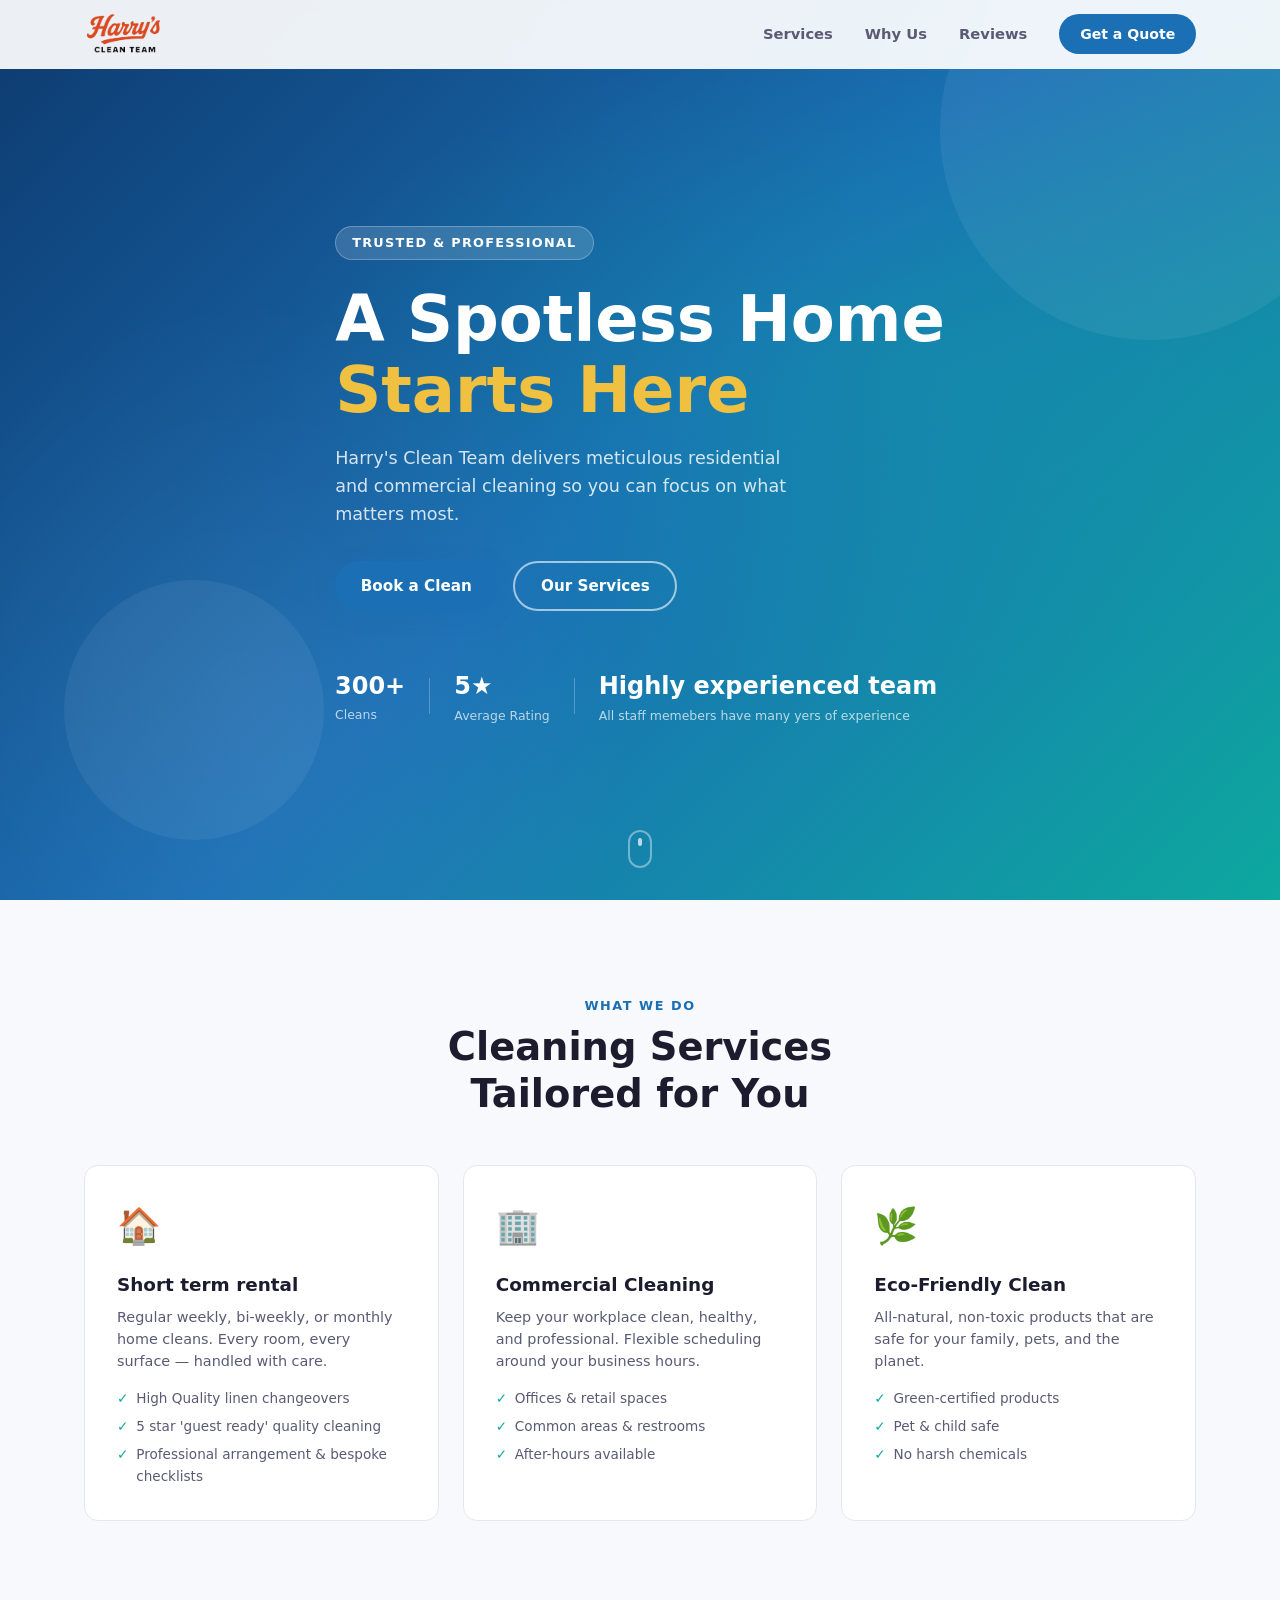
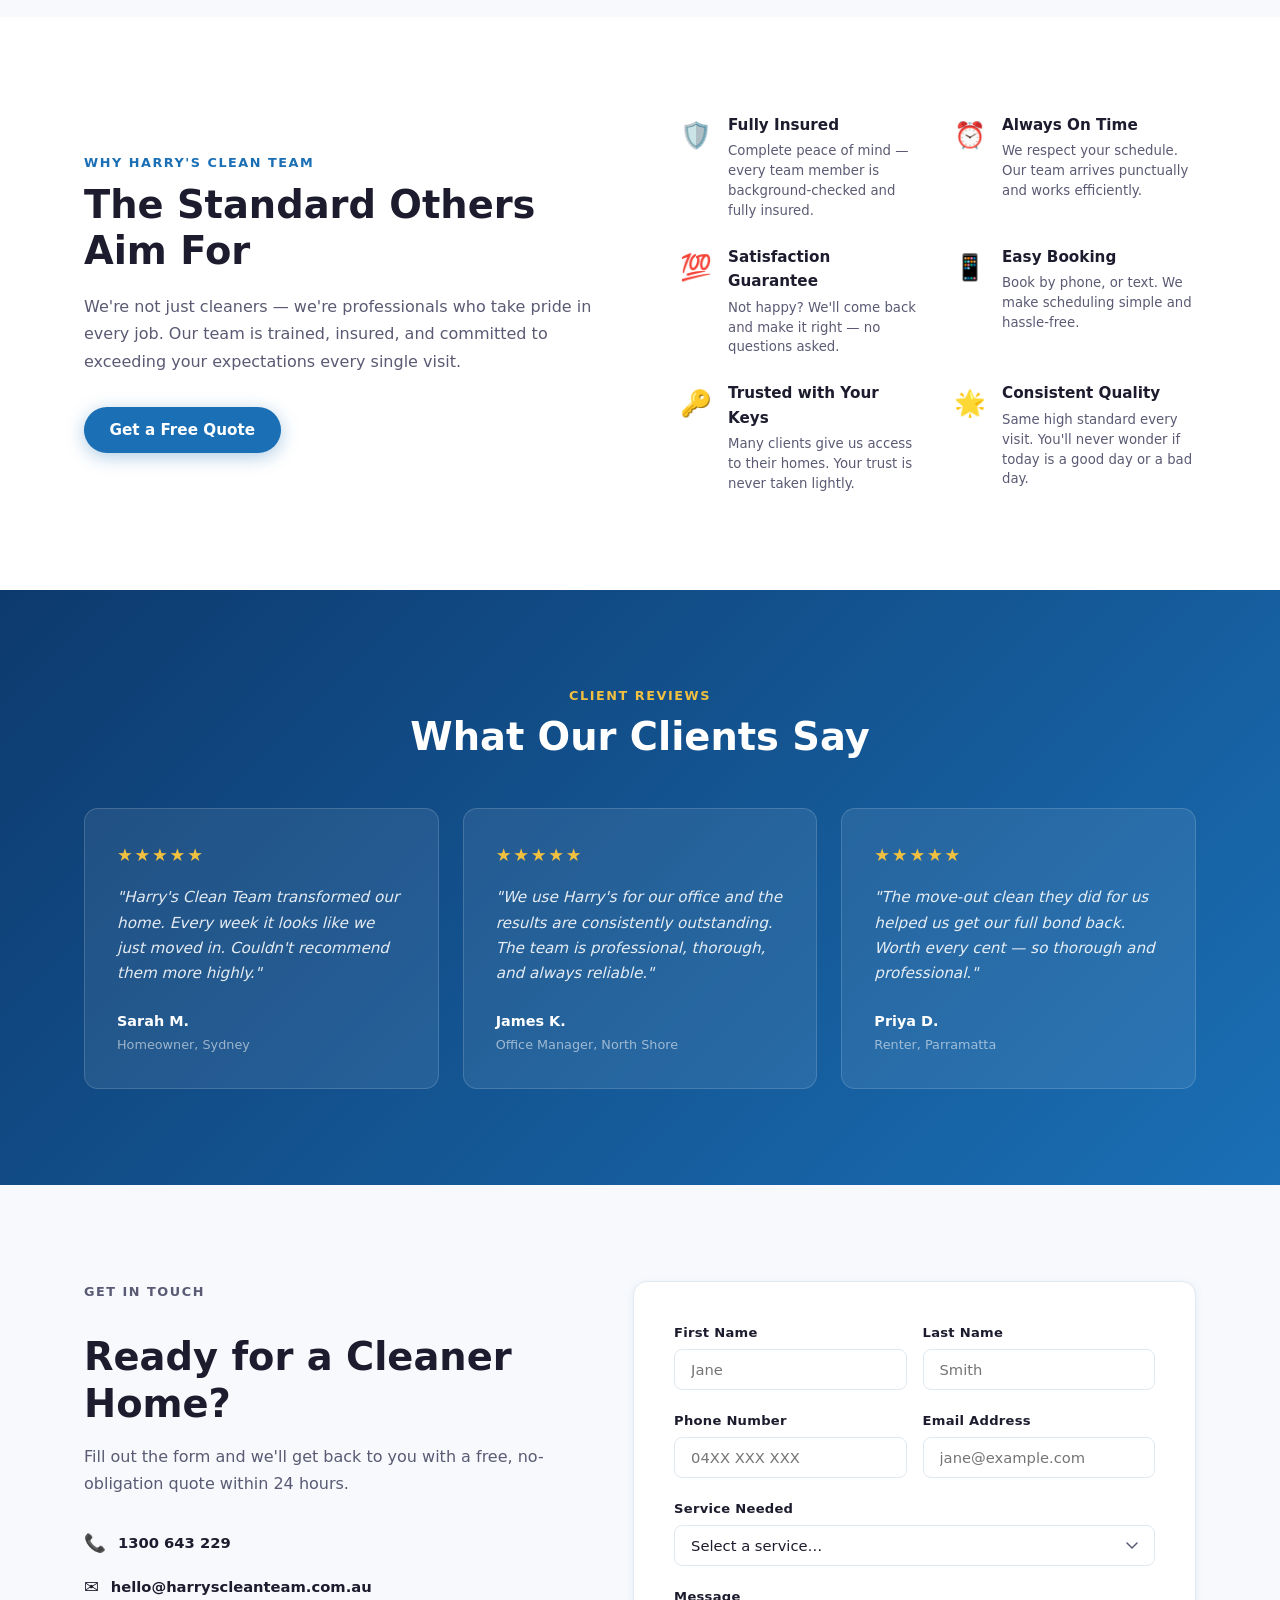
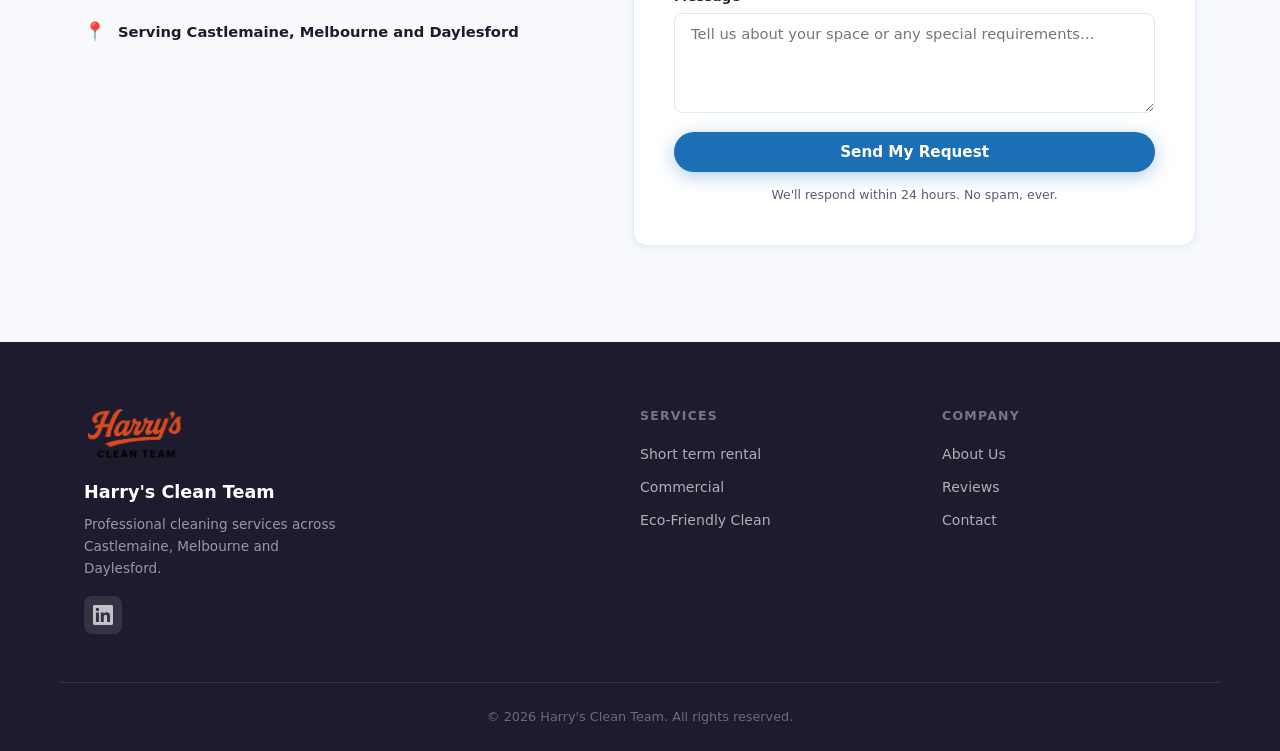
==== HCTwebsite/index.html @ 5f49d51b "Update index.html Change years of experience section" ====
<!DOCTYPE html>
<html lang="en">
<head>
  <meta charset="UTF-8" />
  <meta name="viewport" content="width=device-width, initial-scale=1.0" />
  <title>Harry's Clean Team — Professional Cleaning Services</title>
  <link rel="stylesheet" href="style.css" />
</head>
<body>

  <!-- NAV -->
  <header class="nav" id="nav">
    <div class="nav__inner container">
      <a href="#hero" class="nav__logo">
        <img src="Logo.png" alt="Harry's Clean Team" class="nav__logo-img" />
      </a>
      <nav class="nav__links">
        <a href="#services">Services</a>
        <a href="#why-us">Why Us</a>
        <a href="#testimonials">Reviews</a>
        <a href="#contact" class="btn btn--nav">Get a Quote</a>
      </nav>
      <button class="nav__burger" id="burger" aria-label="Toggle menu">
        <span></span><span></span><span></span>
      </button>
    </div>
    <div class="nav__mobile" id="mobileMenu">
      <a href="#services">Services</a>
      <a href="#why-us">Why Us</a>
      <a href="#testimonials">Reviews</a>
      <a href="#contact">Get a Quote</a>
    </div>
  </header>

  <!-- HERO -->
  <section class="hero" id="hero">
    <div class="hero__bg"></div>
    <div class="hero__content container">
      <p class="hero__eyebrow">Trusted &amp; Professional</p>
      <h1 class="hero__title">A Spotless Home<br><span>Starts Here</span></h1>
      <p class="hero__subtitle">Harry's Clean Team delivers meticulous residential and commercial cleaning so you can focus on what matters most.</p>
      <div class="hero__actions">
        <a href="#contact" class="btn btn--primary">Book a Clean</a>
        <a href="#services" class="btn btn--ghost">Our Services</a>
      </div>
      <div class="hero__stats">
        <div class="hero__stat">
          <strong>300+</strong>
          <span>Cleans</span>
        </div>
        <div class="hero__stat-divider"></div>
        <div class="hero__stat">
          <strong>5★</strong>
          <span>Average Rating</span>
        </div>
        <div class="hero__stat-divider"></div>
        <div class="hero__stat">
          <strong>Highly experienced team</strong>
          <span>All staff memebers have many yers of experience</span></span>
        </div>
      </div>
    </div>
    <div class="hero__scroll-hint" aria-hidden="true">
      <span></span>
    </div>
  </section>

  <!-- SERVICES -->
  <section class="services" id="services">
    <div class="container">
      <div class="section-header">
        <p class="section-eyebrow">What We Do</p>
        <h2 class="section-title">Cleaning Services <br>Tailored for You</h2>
      </div>
      <div class="services__grid">

        <article class="service-card">
          <div class="service-card__icon">🏠</div>
          <h3>Short term rental</h3>
          <p>Regular weekly, bi-weekly, or monthly home cleans. Every room, every surface — handled with care.</p>
          <ul>
            <li>High Quality linen changeovers</li>
            <li>5 star 'guest ready' quality cleaning</li>
            <li>Professional arrangement &amp; bespoke checklists</li>
          </ul>
        </article>

        <article class="service-card">
          <div class="service-card__icon">🏢</div>
          <h3>Commercial Cleaning</h3>
          <p>Keep your workplace clean, healthy, and professional. Flexible scheduling around your business hours.</p>
          <ul>
            <li>Offices &amp; retail spaces</li>
            <li>Common areas &amp; restrooms</li>
            <li>After-hours available</li>
          </ul>
        </article>

        <article class="service-card">
          <div class="service-card__icon">🌿</div>
          <h3>Eco-Friendly Clean</h3>
          <p>All-natural, non-toxic products that are safe for your family, pets, and the planet.</p>
          <ul>
            <li>Green-certified products</li>
            <li>Pet &amp; child safe</li>
            <li>No harsh chemicals</li>
          </ul>
        </article>

      </div>
    </div>
  </section>

  <!-- WHY US -->
  <section class="why-us" id="why-us">
    <div class="container">
      <div class="why-us__inner">
        <div class="why-us__text">
          <p class="section-eyebrow">Why Harry's Clean Team</p>
          <h2 class="section-title">The Standard Others<br>Aim For</h2>
          <p class="why-us__body">We're not just cleaners — we're professionals who take pride in every job. Our team is trained, insured, and committed to exceeding your expectations every single visit.</p>
          <a href="#contact" class="btn btn--primary">Get a Free Quote</a>
        </div>
        <div class="why-us__features">
          <div class="feature">
            <div class="feature__icon">🛡️</div>
            <div>
              <h4>Fully Insured</h4>
              <p>Complete peace of mind — every team member is background-checked and fully insured.</p>
            </div>
          </div>
          <div class="feature">
            <div class="feature__icon">⏰</div>
            <div>
              <h4>Always On Time</h4>
              <p>We respect your schedule. Our team arrives punctually and works efficiently.</p>
            </div>
          </div>
          <div class="feature">
            <div class="feature__icon">💯</div>
            <div>
              <h4>Satisfaction Guarantee</h4>
              <p>Not happy? We'll come back and make it right — no questions asked.</p>
            </div>
          </div>
          <div class="feature">
            <div class="feature__icon">📱</div>
            <div>
              <h4>Easy Booking</h4>
              <p>Book by phone, or text. We make scheduling simple and hassle-free.</p>
            </div>
          </div>
          <div class="feature">
            <div class="feature__icon">🔑</div>
            <div>
              <h4>Trusted with Your Keys</h4>
              <p>Many clients give us access to their homes. Your trust is never taken lightly.</p>
            </div>
          </div>
          <div class="feature">
            <div class="feature__icon">🌟</div>
            <div>
              <h4>Consistent Quality</h4>
              <p>Same high standard every visit. You'll never wonder if today is a good day or a bad day.</p>
            </div>
          </div>
        </div>
      </div>
    </div>
  </section>

  <!-- TESTIMONIALS -->
  <section class="testimonials" id="testimonials">
    <div class="container">
      <div class="section-header">
        <p class="section-eyebrow">Client Reviews</p>
        <h2 class="section-title">What Our Clients Say</h2>
      </div>
      <div class="testimonials__grid">

        <blockquote class="testimonial">
          <div class="testimonial__stars">★★★★★</div>
          <p>"Harry's Clean Team transformed our home. Every week it looks like we just moved in. Couldn't recommend them more highly."</p>
          <footer>
            <strong>Sarah M.</strong>
            <span>Homeowner, Sydney</span>
          </footer>
        </blockquote>

        <blockquote class="testimonial">
          <div class="testimonial__stars">★★★★★</div>
          <p>"We use Harry's for our office and the results are consistently outstanding. The team is professional, thorough, and always reliable."</p>
          <footer>
            <strong>James K.</strong>
            <span>Office Manager, North Shore</span>
          </footer>
        </blockquote>

        <blockquote class="testimonial">
          <div class="testimonial__stars">★★★★★</div>
          <p>"The move-out clean they did for us helped us get our full bond back. Worth every cent — so thorough and professional."</p>
          <footer>
            <strong>Priya D.</strong>
            <span>Renter, Parramatta</span>
          </footer>
        </blockquote>

      </div>
    </div>
  </section>

  <!-- CONTACT / CTA -->
  <section class="contact" id="contact">
    <div class="container">
      <div class="contact__inner">
        <div class="contact__text">
          <p class="section-eyebrow">Get in Touch</p>
          <h2 class="section-title">Ready for a Cleaner Home?</h2>
          <p>Fill out the form and we'll get back to you with a free, no-obligation quote within 24 hours.</p>
          <div class="contact__details">
            <a href="tel:+611300643229" class="contact__detail">
              <span>📞</span> 1300 643 229
            </a>
            <a href="mailto:hello@harryscleanteam.com.au" class="contact__detail">
              <span>✉️</span> hello@harryscleanteam.com.au
            </a>
            <div class="contact__detail">
              <span>📍</span> Serving Castlemaine, Melbourne and Daylesford
            </div>
          </div>
        </div>
        <form class="contact__form" id="contactForm" action="https://service.capsulecrm.com/service/newlead" method="post">
          <input type="hidden" name="FORM_ID" value="YOUR_CAPSULE_FORM_KEY" />
          <input type="hidden" name="COMPLETE_URL" value="https://harryscleanteam.com.au" />
          <input type="hidden" name="NOTE" id="noteField" />
          <div class="form-row">
            <div class="form-group">
              <label for="firstName">First Name</label>
              <input type="text" id="firstName" name="FIRST_NAME" placeholder="Jane" required />
            </div>
            <div class="form-group">
              <label for="lastName">Last Name</label>
              <input type="text" id="lastName" name="LAST_NAME" placeholder="Smith" required />
            </div>
          </div>
          <div class="form-row">
            <div class="form-group">
              <label for="phone">Phone Number</label>
              <input type="tel" id="phone" name="PHONE" placeholder="04XX XXX XXX" />
            </div>
            <div class="form-group">
              <label for="email">Email Address</label>
              <input type="email" id="email" name="EMAIL" placeholder="jane@example.com" required />
            </div>
          </div>
          <div class="form-group">
            <label for="service">Service Needed</label>
            <select id="service" name="service">
              <option value="">Select a service…</option>
              <option>Short term rental</option>
              <option>Commercial Cleaning</option>
              <option>Eco-Friendly Clean</option>
            </select>
          </div>
          <div class="form-group">
            <label for="message">Message</label>
            <textarea id="message" name="message" rows="4" placeholder="Tell us about your space or any special requirements…"></textarea>
          </div>
          <button type="submit" class="btn btn--primary btn--full">Send My Request</button>
          <p class="form-note">We'll respond within 24 hours. No spam, ever.</p>
        </form>
      </div>
    </div>
  </section>

  <!-- FOOTER -->
  <footer class="footer">
    <div class="container footer__inner">
      <div class="footer__brand">
        <img src="Logo.png" alt="Harry's Clean Team" class="footer__logo-img" />
        <strong>Harry's Clean Team</strong>
        <p>Professional cleaning services across Castlemaine, Melbourne and Daylesford.</p>
        <div class="footer__social">
          <a href="https://www.linkedin.com/company/harrys-clean-team/" target="_blank" rel="noopener noreferrer" class="footer__social-link" aria-label="Harry's Clean Team on LinkedIn">
            <svg xmlns="http://www.w3.org/2000/svg" width="20" height="20" viewBox="0 0 24 24" fill="currentColor" aria-hidden="true">
              <path d="M20.447 20.452h-3.554v-5.569c0-1.328-.027-3.037-1.852-3.037-1.853 0-2.136 1.445-2.136 2.939v5.667H9.351V9h3.414v1.561h.046c.477-.9 1.637-1.85 3.37-1.85 3.601 0 4.267 2.37 4.267 5.455v6.286zM5.337 7.433a2.062 2.062 0 0 1-2.063-2.065 2.064 2.064 0 1 1 2.063 2.065zm1.782 13.019H3.555V9h3.564v11.452zM22.225 0H1.771C.792 0 0 .774 0 1.729v20.542C0 23.227.792 24 1.771 24h20.451C23.2 24 24 23.227 24 22.271V1.729C24 .774 23.2 0 22.222 0h.003z"/>
            </svg>
          </a>
        </div>
      </div>
      <div class="footer__links">
        <h5>Services</h5>
        <a href="#services">Short term rental</a>
        <a href="#services">Commercial</a>
        <a href="#services">Eco-Friendly Clean</a>
      </div>
      <div class="footer__links">
        <h5>Company</h5>
        <a href="#why-us">About Us</a>
        <a href="#testimonials">Reviews</a>
        <a href="#contact">Contact</a>
      </div>
    </div>
    <div class="footer__bottom container">
      <p>&copy; 2026 Harry's Clean Team. All rights reserved.</p>
    </div>
  </footer>

  <script src="script.js"></script>
</body>
</html>
---- HCTwebsite/style.css ----
/* ============================================================
   HARRY'S CLEAN TEAM — Brochure Website Styles
   ============================================================ */

/* ---------- Custom Properties ---------- */
:root {
  --blue:       #1a6fb5;
  --blue-dark:  #144f85;
  --blue-light: #e8f2fc;
  --teal:       #0da89e;
  --accent:     #f0c040;
  --text:       #1c1c2e;
  --muted:      #5a5a74;
  --surface:    #f7f9fc;
  --white:      #ffffff;
  --border:     #e0e8f0;
  --radius:     14px;
  --radius-sm:  8px;
  --shadow-sm:  0 2px 8px rgba(26,111,181,.08);
  --shadow-md:  0 8px 32px rgba(26,111,181,.13);
  --shadow-lg:  0 20px 60px rgba(26,111,181,.18);
  --transition: .25s cubic-bezier(.4,0,.2,1);
  --font:       'Segoe UI', system-ui, -apple-system, sans-serif;
  --container:  1160px;
}

/* ---------- Reset ---------- */
*, *::before, *::after { box-sizing: border-box; margin: 0; padding: 0; }

html {
  scroll-behavior: smooth;
  font-size: 16px;
}

body {
  font-family: var(--font);
  color: var(--text);
  background: var(--white);
  line-height: 1.6;
  overflow-x: hidden;
}

img { max-width: 100%; display: block; }
a  { text-decoration: none; color: inherit; }
ul { list-style: none; }
button { cursor: pointer; font-family: inherit; border: none; background: none; }

/* ---------- Utility ---------- */
.container {
  max-width: var(--container);
  margin: 0 auto;
  padding: 0 24px;
}

.section-eyebrow {
  font-size: .8rem;
  font-weight: 700;
  letter-spacing: .12em;
  text-transform: uppercase;
  color: var(--blue);
  margin-bottom: .5rem;
}

.section-header {
  text-align: center;
  margin-bottom: 3rem;
}

.section-title {
  font-size: clamp(1.8rem, 3vw, 2.6rem);
  font-weight: 800;
  line-height: 1.2;
  color: var(--text);
}

/* ---------- Buttons ---------- */
.btn {
  display: inline-flex;
  align-items: center;
  gap: .5rem;
  padding: .7rem 1.6rem;
  border-radius: 50px;
  font-weight: 700;
  font-size: .95rem;
  transition: transform var(--transition), box-shadow var(--transition), background var(--transition);
}

.btn:hover  { transform: translateY(-2px); }
.btn:active { transform: translateY(0); }

.btn--primary {
  background: var(--blue);
  color: var(--white);
  box-shadow: 0 4px 18px rgba(26,111,181,.35);
}
.btn--primary:hover { background: var(--blue-dark); box-shadow: 0 6px 24px rgba(26,111,181,.45); }

.btn--ghost {
  background: transparent;
  color: var(--white);
  border: 2px solid rgba(255,255,255,.6);
}
.btn--ghost:hover { background: rgba(255,255,255,.12); border-color: var(--white); }

.btn--nav {
  background: var(--blue);
  color: var(--white);
  padding: .55rem 1.3rem;
  font-size: .88rem;
}
.btn--nav:hover { background: var(--blue-dark); }

.btn--full { width: 100%; justify-content: center; }


/* ============================================================
   NAVIGATION
   ============================================================ */
.nav {
  position: fixed;
  top: 0; left: 0; right: 0;
  z-index: 100;
  background: rgba(255,255,255,.92);
  backdrop-filter: blur(12px);
  -webkit-backdrop-filter: blur(12px);
  border-bottom: 1px solid transparent;
  transition: border-color var(--transition), box-shadow var(--transition);
}

.nav.scrolled {
  border-color: var(--border);
  box-shadow: var(--shadow-sm);
}

.nav__inner {
  display: flex;
  align-items: center;
  justify-content: space-between;
  height: 68px;
}

.nav__logo {
  font-size: 1.1rem;
  font-weight: 800;
  color: var(--blue);
  display: flex;
  align-items: center;
  gap: .5rem;
}

.nav__logo-icon {
  color: var(--teal);
  font-size: 1.2rem;
}

.nav__logo-img {
  height: 44px;
  width: auto;
  display: block;
}

.footer__logo-img {
  height: 56px;
  width: auto;
  display: block;
  margin-bottom: .5rem;
  align-self: flex-start;
}

.nav__links {
  display: flex;
  align-items: center;
  gap: 2rem;
}

.nav__links a:not(.btn) {
  font-size: .92rem;
  font-weight: 600;
  color: var(--muted);
  transition: color var(--transition);
}
.nav__links a:not(.btn):hover { color: var(--blue); }

.nav__burger {
  display: none;
  flex-direction: column;
  gap: 5px;
  padding: 4px;
}
.nav__burger span {
  display: block;
  width: 24px; height: 2px;
  background: var(--text);
  border-radius: 2px;
  transition: transform var(--transition), opacity var(--transition);
}

/* Mobile nav */
.nav__mobile {
  display: none;
  flex-direction: column;
  padding: 1rem 24px 1.5rem;
  gap: 1rem;
  background: var(--white);
  border-top: 1px solid var(--border);
}
.nav__mobile a {
  font-weight: 600;
  color: var(--muted);
  font-size: 1rem;
}
.nav__mobile a:last-child {
  color: var(--blue);
  font-weight: 700;
}

.nav__mobile.open { display: flex; }


/* ============================================================
   HERO
   ============================================================ */
.hero {
  position: relative;
  min-height: 100svh;
  display: flex;
  align-items: center;
  padding-top: 68px;
  overflow: hidden;
  background: linear-gradient(135deg, #0d3a6e 0%, #1a6fb5 50%, #0da89e 100%);
}

.hero__bg {
  position: absolute;
  inset: 0;
  background:
    radial-gradient(ellipse 80% 60% at 70% 40%, rgba(13,168,158,.3) 0%, transparent 60%),
    radial-gradient(ellipse 50% 80% at 20% 80%, rgba(255,255,255,.05) 0%, transparent 60%);
  pointer-events: none;
}

/* Animated bubbles */
.hero__bg::before,
.hero__bg::after {
  content: '';
  position: absolute;
  border-radius: 50%;
  background: rgba(255,255,255,.06);
  animation: float 8s ease-in-out infinite;
}
.hero__bg::before {
  width: 420px; height: 420px;
  top: -80px; right: -80px;
}
.hero__bg::after {
  width: 260px; height: 260px;
  bottom: 60px; left: 5%;
  animation-delay: -4s;
  animation-duration: 11s;
}

@keyframes float {
  0%, 100% { transform: translateY(0) scale(1); }
  50%       { transform: translateY(-28px) scale(1.04); }
}

.hero__content {
  position: relative;
  z-index: 1;
  padding: 5rem 0 6rem;
  max-width: 680px;
}

.hero__eyebrow {
  display: inline-flex;
  align-items: center;
  gap: .5rem;
  background: rgba(255,255,255,.15);
  color: var(--white);
  font-size: .8rem;
  font-weight: 700;
  letter-spacing: .1em;
  text-transform: uppercase;
  padding: .35rem 1rem;
  border-radius: 50px;
  margin-bottom: 1.5rem;
  border: 1px solid rgba(255,255,255,.25);
  animation: fadeUp .7s both;
}

.hero__title {
  font-size: clamp(2.4rem, 5.5vw, 4rem);
  font-weight: 900;
  line-height: 1.1;
  color: var(--white);
  margin-bottom: 1.2rem;
  animation: fadeUp .7s .1s both;
}

.hero__title span {
  color: var(--accent);
}

.hero__subtitle {
  font-size: 1.1rem;
  color: rgba(255,255,255,.82);
  max-width: 480px;
  margin-bottom: 2rem;
  animation: fadeUp .7s .2s both;
}

.hero__actions {
  display: flex;
  flex-wrap: wrap;
  gap: 1rem;
  margin-bottom: 3.5rem;
  animation: fadeUp .7s .3s both;
}

.hero__stats {
  display: flex;
  align-items: center;
  gap: 1.5rem;
  animation: fadeUp .7s .4s both;
}

.hero__stat {
  display: flex;
  flex-direction: column;
}
.hero__stat strong {
  font-size: 1.5rem;
  font-weight: 900;
  color: var(--white);
}
.hero__stat span {
  font-size: .78rem;
  color: rgba(255,255,255,.7);
  font-weight: 500;
}

.hero__stat-divider {
  width: 1px;
  height: 36px;
  background: rgba(255,255,255,.25);
}

.hero__scroll-hint {
  position: absolute;
  bottom: 2rem;
  left: 50%;
  transform: translateX(-50%);
}
.hero__scroll-hint span {
  display: block;
  width: 24px; height: 38px;
  border: 2px solid rgba(255,255,255,.4);
  border-radius: 12px;
  position: relative;
}
.hero__scroll-hint span::after {
  content: '';
  position: absolute;
  top: 6px; left: 50%;
  transform: translateX(-50%);
  width: 4px; height: 8px;
  background: rgba(255,255,255,.7);
  border-radius: 2px;
  animation: scroll-dot 2s ease-in-out infinite;
}

@keyframes scroll-dot {
  0%, 100% { opacity: 1; top: 6px; }
  50%       { opacity: 0; top: 18px; }
}

@keyframes fadeUp {
  from { opacity: 0; transform: translateY(24px); }
  to   { opacity: 1; transform: translateY(0); }
}


/* ============================================================
   SERVICES
   ============================================================ */
.services {
  padding: 6rem 0;
  background: var(--surface);
}

.services__grid {
  display: grid;
  grid-template-columns: repeat(3, 1fr);
  gap: 1.5rem;
}

.service-card {
  background: var(--white);
  border: 1px solid var(--border);
  border-radius: var(--radius);
  padding: 2rem;
  position: relative;
  transition: transform var(--transition), box-shadow var(--transition), border-color var(--transition);
  overflow: hidden;
}

.service-card::before {
  content: '';
  position: absolute;
  inset: 0;
  background: linear-gradient(135deg, var(--blue) 0%, var(--teal) 100%);
  opacity: 0;
  transition: opacity var(--transition);
  z-index: 0;
}

.service-card > * { position: relative; z-index: 1; }

.service-card:hover {
  transform: translateY(-6px);
  box-shadow: var(--shadow-md);
  border-color: var(--blue);
}

.service-card--featured {
  border-color: var(--blue);
  box-shadow: var(--shadow-md);
}

.service-card__badge {
  position: absolute;
  top: 1rem; right: 1rem;
  background: var(--blue);
  color: var(--white);
  font-size: .7rem;
  font-weight: 800;
  letter-spacing: .05em;
  text-transform: uppercase;
  padding: .25rem .65rem;
  border-radius: 50px;
  z-index: 1;
}

.service-card__icon {
  font-size: 2.2rem;
  margin-bottom: 1rem;
}

.service-card h3 {
  font-size: 1.15rem;
  font-weight: 800;
  margin-bottom: .5rem;
  color: var(--text);
}

.service-card p {
  font-size: .9rem;
  color: var(--muted);
  margin-bottom: 1rem;
  line-height: 1.5;
}

.service-card ul {
  display: flex;
  flex-direction: column;
  gap: .4rem;
}

.service-card ul li {
  font-size: .85rem;
  color: var(--muted);
  padding-left: 1.2rem;
  position: relative;
}

.service-card ul li::before {
  content: '✓';
  position: absolute;
  left: 0;
  color: var(--teal);
  font-weight: 700;
}


/* ============================================================
   WHY US
   ============================================================ */
.why-us {
  padding: 6rem 0;
  background: var(--white);
}

.why-us__inner {
  display: grid;
  grid-template-columns: 1fr 1fr;
  gap: 5rem;
  align-items: center;
}

.why-us__text .section-title { margin-bottom: 1.2rem; }

.why-us__body {
  color: var(--muted);
  margin-bottom: 2rem;
  font-size: 1rem;
  line-height: 1.7;
}

.why-us__features {
  display: grid;
  grid-template-columns: 1fr 1fr;
  gap: 1.5rem 2rem;
}

.feature {
  display: flex;
  gap: 1rem;
  align-items: flex-start;
}

.feature__icon {
  font-size: 1.6rem;
  flex-shrink: 0;
  margin-top: .1rem;
}

.feature h4 {
  font-size: .95rem;
  font-weight: 800;
  margin-bottom: .25rem;
  color: var(--text);
}

.feature p {
  font-size: .83rem;
  color: var(--muted);
  line-height: 1.5;
}


/* ============================================================
   TESTIMONIALS
   ============================================================ */
.testimonials {
  padding: 6rem 0;
  background: linear-gradient(135deg, #0d3a6e 0%, #1a6fb5 100%);
}

.testimonials .section-eyebrow { color: var(--accent); }
.testimonials .section-title   { color: var(--white); }

.testimonials__grid {
  display: grid;
  grid-template-columns: repeat(3, 1fr);
  gap: 1.5rem;
}

.testimonial {
  background: rgba(255,255,255,.08);
  border: 1px solid rgba(255,255,255,.15);
  border-radius: var(--radius);
  padding: 2rem;
  transition: transform var(--transition), background var(--transition);
}

.testimonial:hover {
  transform: translateY(-4px);
  background: rgba(255,255,255,.13);
}

.testimonial--featured {
  background: var(--white);
  border-color: var(--white);
}

.testimonial--featured p,
.testimonial--featured footer strong { color: var(--text); }
.testimonial--featured footer span   { color: var(--muted); }

.testimonial__stars {
  font-size: 1.1rem;
  color: var(--accent);
  margin-bottom: 1rem;
  letter-spacing: .1em;
}

.testimonial p {
  color: rgba(255,255,255,.88);
  font-size: .95rem;
  line-height: 1.65;
  margin-bottom: 1.5rem;
  font-style: italic;
}

.testimonial footer {
  display: flex;
  flex-direction: column;
  gap: .15rem;
}

.testimonial footer strong {
  font-size: .9rem;
  font-weight: 800;
  color: var(--white);
}

.testimonial footer span {
  font-size: .8rem;
  color: rgba(255,255,255,.55);
}


/* ============================================================
   CONTACT
   ============================================================ */
.contact {
  padding: 6rem 0;
  background: var(--surface);
}

.contact__inner {
  display: grid;
  grid-template-columns: 1fr 1.2fr;
  gap: 5rem;
  align-items: flex-start;
}

.contact__text .section-title { margin-bottom: 1rem; }

.contact__text > p {
  color: var(--muted);
  margin-bottom: 2rem;
  line-height: 1.7;
}

.contact__details {
  display: flex;
  flex-direction: column;
  gap: 1rem;
}

.contact__detail {
  display: flex;
  align-items: center;
  gap: .75rem;
  font-size: .92rem;
  color: var(--text);
  font-weight: 600;
  transition: color var(--transition);
}
.contact__detail:hover { color: var(--blue); }
.contact__detail span { font-size: 1.1rem; }

.contact__form {
  background: var(--white);
  border: 1px solid var(--border);
  border-radius: var(--radius);
  padding: 2.5rem;
  box-shadow: var(--shadow-sm);
}

.form-row {
  display: grid;
  grid-template-columns: 1fr 1fr;
  gap: 1rem;
}

.form-group {
  display: flex;
  flex-direction: column;
  gap: .4rem;
  margin-bottom: 1.2rem;
}

.form-group label {
  font-size: .82rem;
  font-weight: 700;
  color: var(--text);
  letter-spacing: .02em;
}

.form-group input,
.form-group select,
.form-group textarea {
  padding: .7rem 1rem;
  border: 1.5px solid var(--border);
  border-radius: var(--radius-sm);
  font-size: .92rem;
  font-family: var(--font);
  color: var(--text);
  background: var(--white);
  transition: border-color var(--transition), box-shadow var(--transition);
  outline: none;
  appearance: none;
  -webkit-appearance: none;
}

.form-group select {
  background-image: url("data:image/svg+xml,%3Csvg xmlns='http://www.w3.org/2000/svg' width='12' height='8' viewBox='0 0 12 8'%3E%3Cpath d='M1 1l5 5 5-5' stroke='%235a5a74' stroke-width='1.5' fill='none' stroke-linecap='round'/%3E%3C/svg%3E");
  background-repeat: no-repeat;
  background-position: right 1rem center;
  padding-right: 2.5rem;
}

.form-group input:focus,
.form-group select:focus,
.form-group textarea:focus {
  border-color: var(--blue);
  box-shadow: 0 0 0 3px rgba(26,111,181,.12);
}

.form-group textarea { resize: vertical; min-height: 100px; }

.form-note {
  text-align: center;
  font-size: .78rem;
  color: var(--muted);
  margin-top: .8rem;
}


/* ============================================================
   FOOTER
   ============================================================ */
.footer {
  background: var(--text);
  color: var(--white);
  padding-top: 4rem;
}

.footer__inner {
  display: grid;
  grid-template-columns: 2fr 1fr 1fr;
  gap: 3rem;
  padding-bottom: 3rem;
  border-bottom: 1px solid rgba(255,255,255,.1);
}

.footer__brand {
  display: flex;
  flex-direction: column;
  gap: .5rem;
}

.footer__brand .nav__logo-icon {
  font-size: 1.5rem;
  display: block;
  margin-bottom: .25rem;
}

.footer__brand strong {
  font-size: 1.1rem;
  font-weight: 800;
}

.footer__brand p {
  font-size: .85rem;
  color: rgba(255,255,255,.55);
  line-height: 1.6;
  max-width: 260px;
}

.footer__links {
  display: flex;
  flex-direction: column;
  gap: .65rem;
}

.footer__links h5 {
  font-size: .78rem;
  font-weight: 700;
  letter-spacing: .1em;
  text-transform: uppercase;
  color: rgba(255,255,255,.4);
  margin-bottom: .4rem;
}

.footer__links a {
  font-size: .88rem;
  color: rgba(255,255,255,.65);
  transition: color var(--transition);
}
.footer__links a:hover { color: var(--white); }

.footer__social {
  display: flex;
  gap: .75rem;
  margin-top: .5rem;
}

.footer__social-link {
  display: inline-flex;
  align-items: center;
  justify-content: center;
  width: 38px;
  height: 38px;
  border-radius: 8px;
  background: rgba(255,255,255,.1);
  color: rgba(255,255,255,.7);
  transition: background var(--transition), color var(--transition), transform var(--transition);
}

.footer__social-link:hover {
  background: #0a66c2;
  color: var(--white);
  transform: translateY(-2px);
}

.footer__bottom {
  display: flex;
  align-items: center;
  justify-content: center;
  padding: 1.5rem 0;
}

.footer__bottom p {
  font-size: .8rem;
  color: rgba(255,255,255,.35);
}


/* ============================================================
   SCROLL REVEAL ANIMATIONS
   ============================================================ */
.reveal {
  opacity: 0;
  transform: translateY(28px);
  transition: opacity .6s ease, transform .6s ease;
}

.reveal.visible {
  opacity: 1;
  transform: translateY(0);
}

.reveal-delay-1 { transition-delay: .1s; }
.reveal-delay-2 { transition-delay: .2s; }
.reveal-delay-3 { transition-delay: .3s; }
.reveal-delay-4 { transition-delay: .4s; }
.reveal-delay-5 { transition-delay: .5s; }


/* ============================================================
   RESPONSIVE
   ============================================================ */
@media (max-width: 960px) {
  .services__grid {
    grid-template-columns: repeat(2, 1fr);
  }

  .why-us__inner {
    grid-template-columns: 1fr;
    gap: 3rem;
  }

  .testimonials__grid {
    grid-template-columns: 1fr;
    max-width: 520px;
    margin: 0 auto;
  }

  .contact__inner {
    grid-template-columns: 1fr;
    gap: 3rem;
  }

  .footer__inner {
    grid-template-columns: 1fr 1fr;
  }

  .footer__brand {
    grid-column: 1 / -1;
  }
}

@media (max-width: 700px) {
  .nav__links { display: none; }
  .nav__burger { display: flex; }

  .hero__stats { flex-wrap: wrap; gap: 1rem; }

  .services__grid {
    grid-template-columns: 1fr;
  }

  .why-us__features {
    grid-template-columns: 1fr;
  }

  .form-row {
    grid-template-columns: 1fr;
  }

  .footer__inner {
    grid-template-columns: 1fr;
    gap: 2rem;
  }

  .footer__brand { grid-column: auto; }
}

@media (max-width: 420px) {
  .hero__actions { flex-direction: column; }
  .hero__actions .btn { width: 100%; justify-content: center; }
}
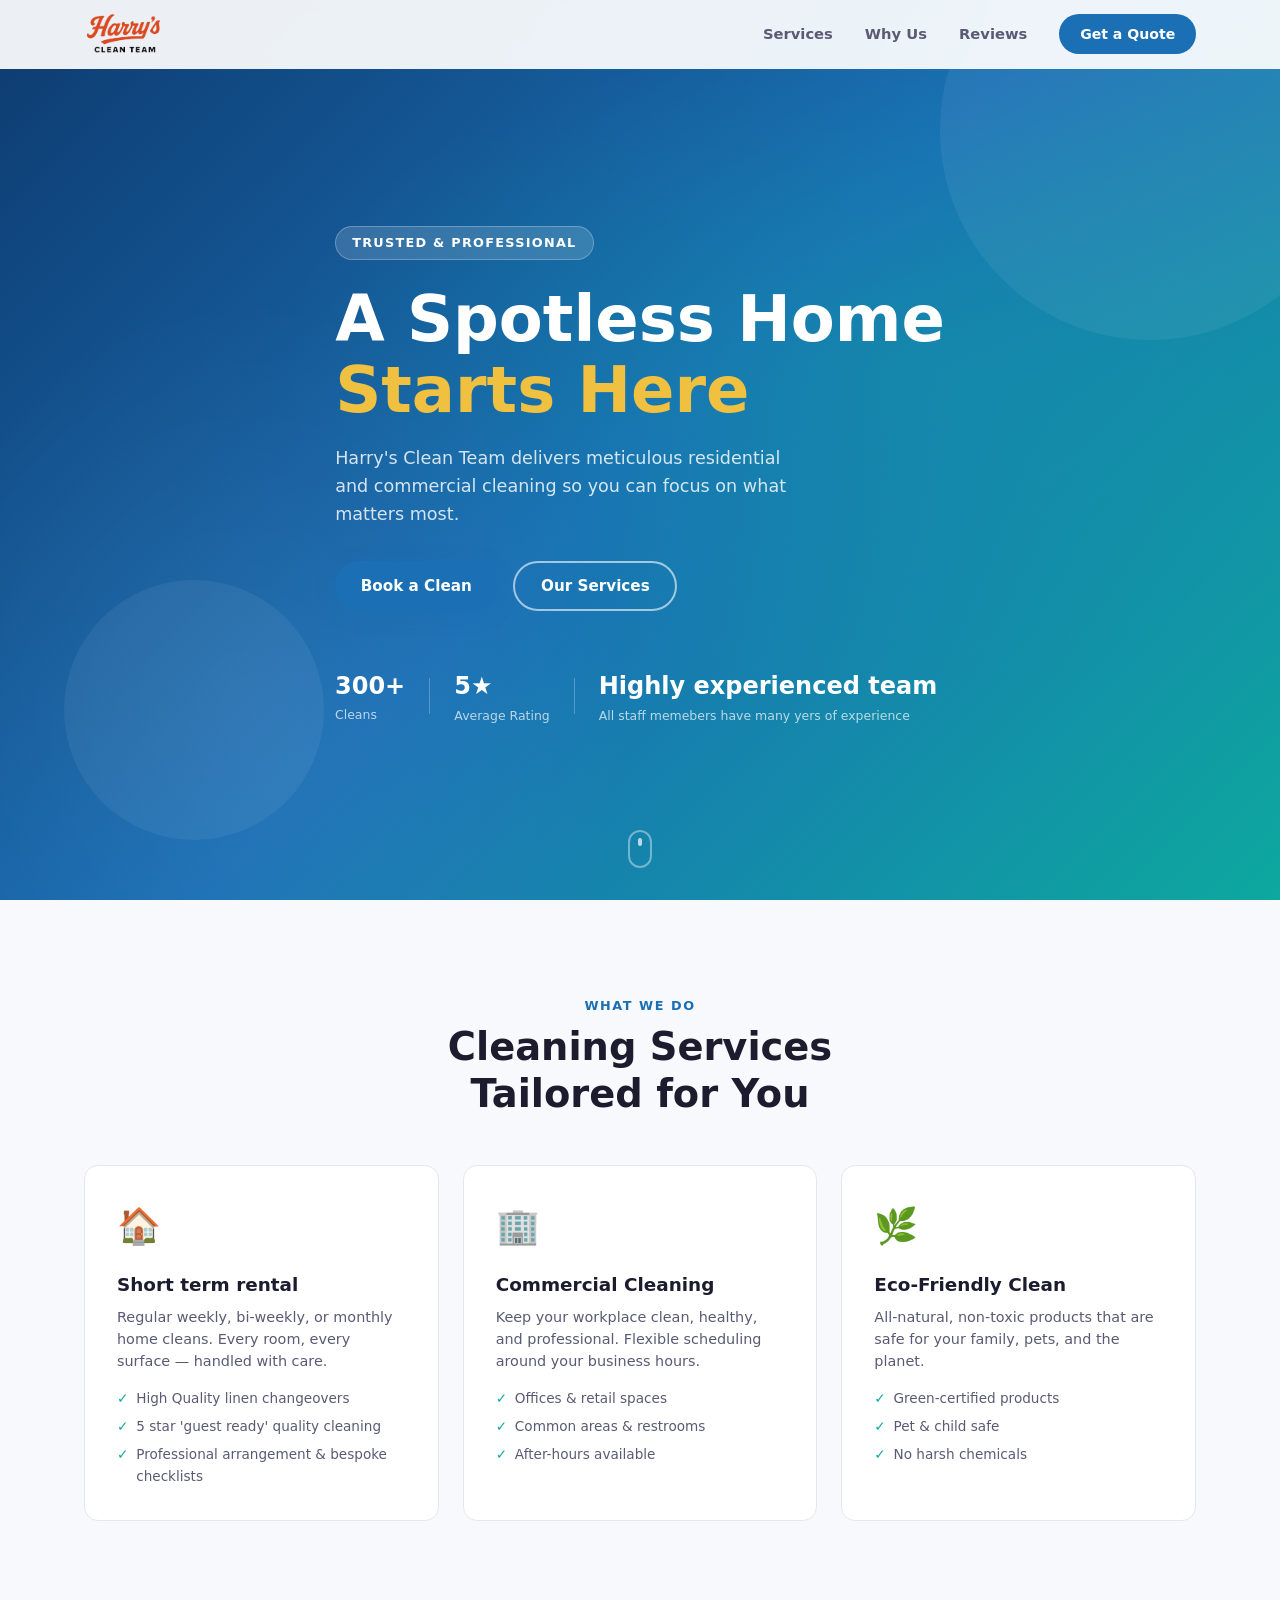
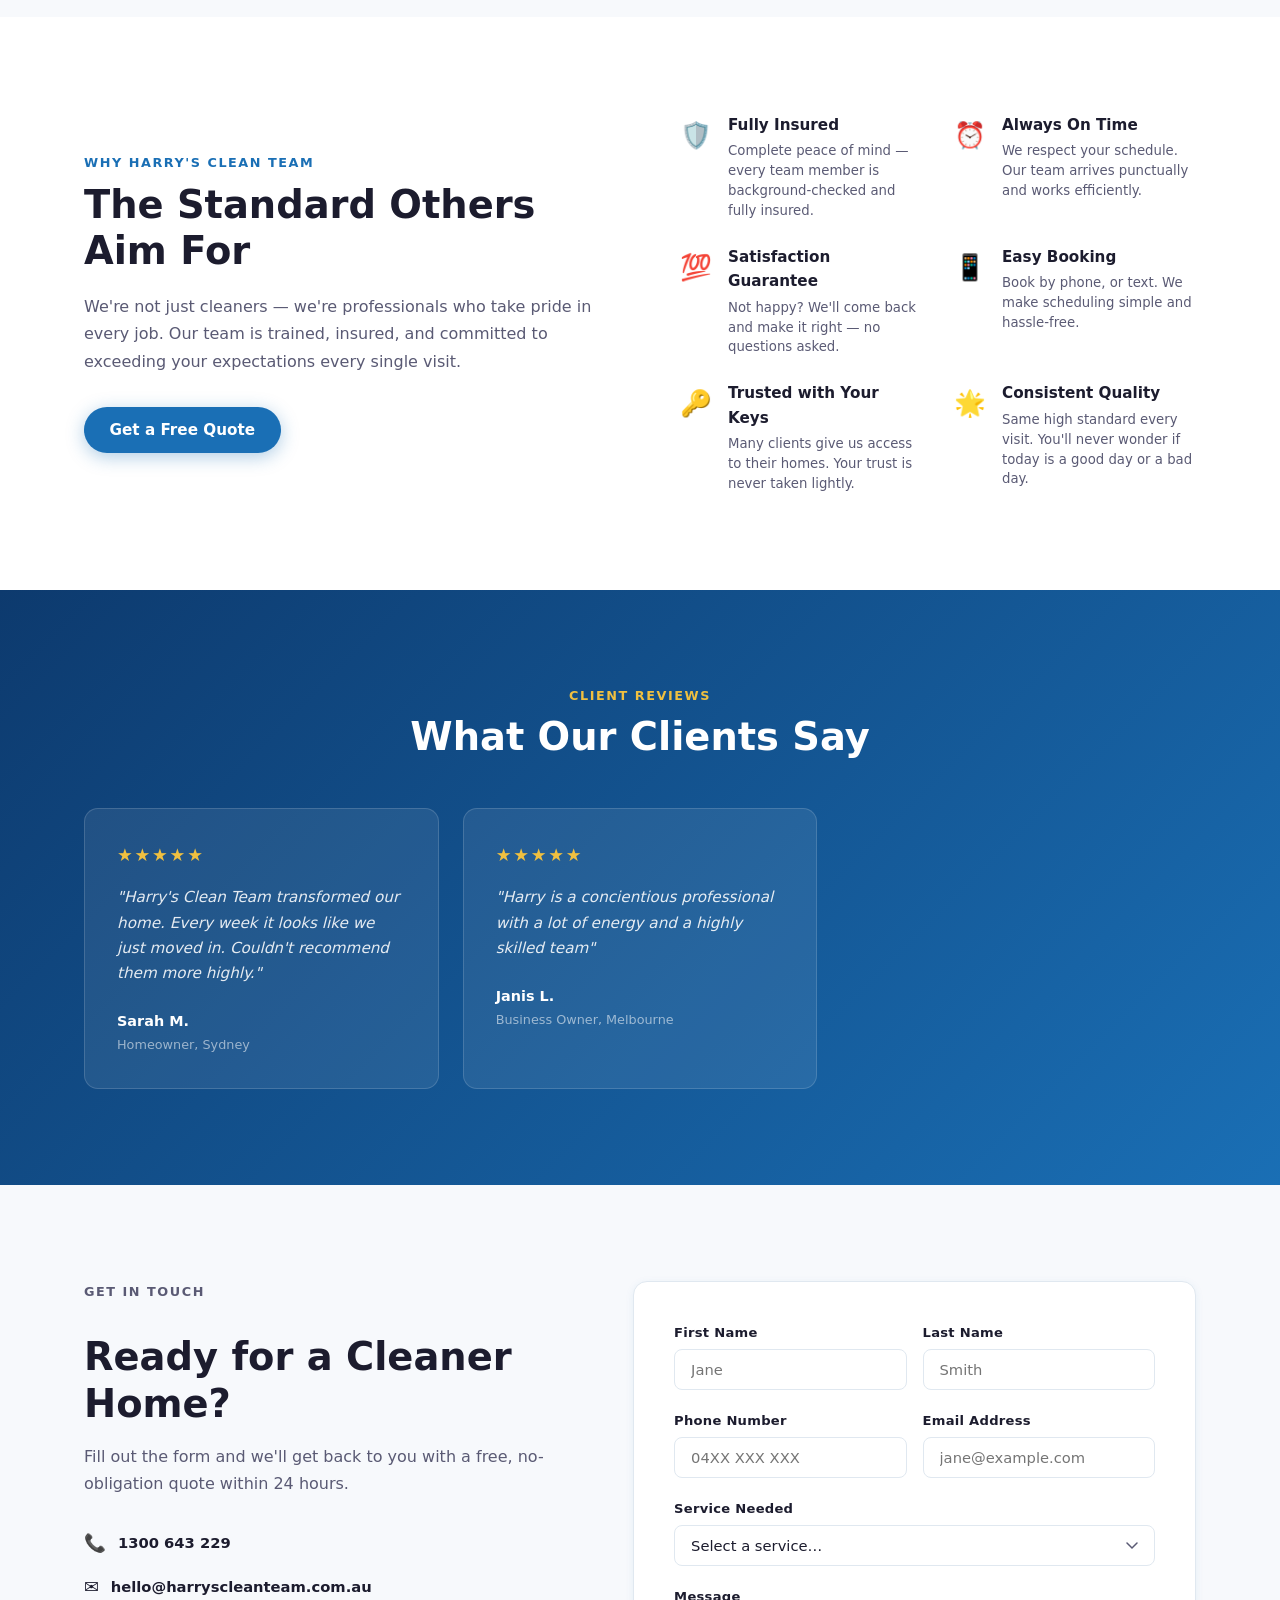
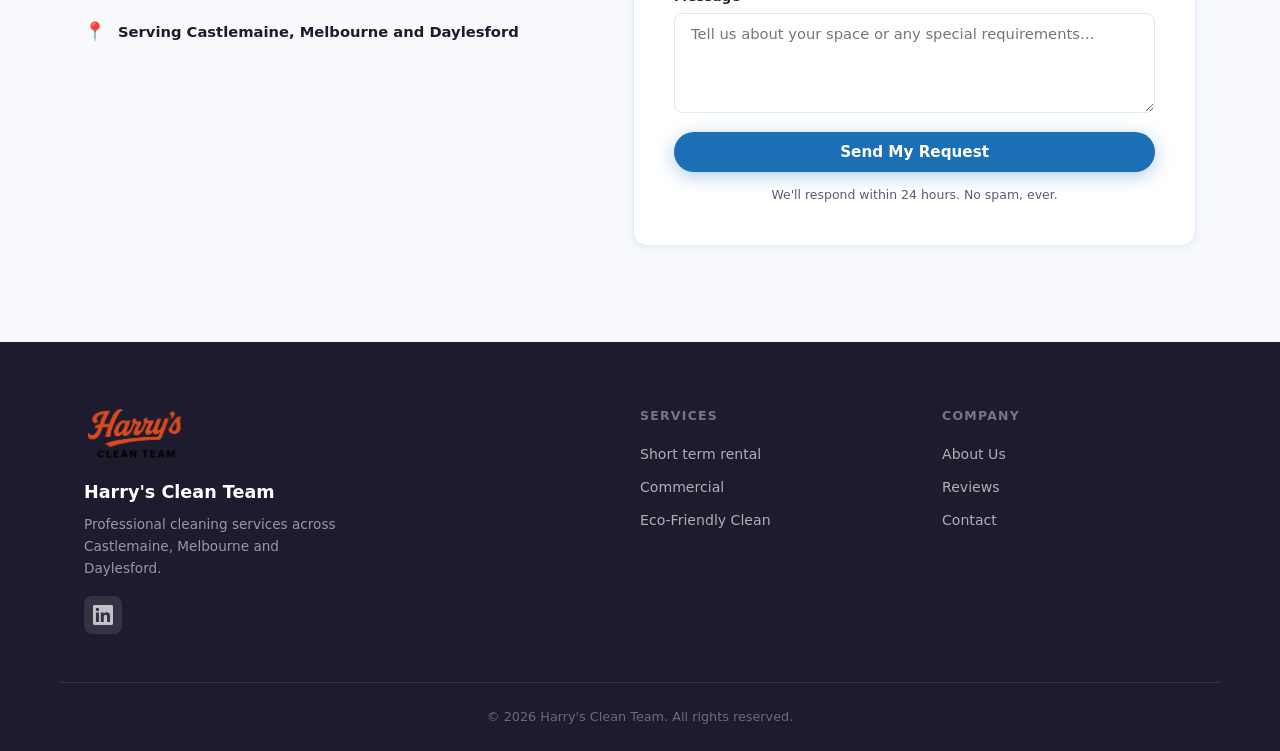
==== commit 2e18077a: "Update index.html Change testimonials" ====
--- a/HCTwebsite/index.html
+++ b/HCTwebsite/index.html
@@ -189,19 +189,10 @@
 
         <blockquote class="testimonial">
           <div class="testimonial__stars">★★★★★</div>
-          <p>"We use Harry's for our office and the results are consistently outstanding. The team is professional, thorough, and always reliable."</p>
+          <p>"Harry is a concientious professional with a lot of energy and a highly skilled team"</p>
           <footer>
-            <strong>James K.</strong>
-            <span>Office Manager, North Shore</span>
-          </footer>
-        </blockquote>
-
-        <blockquote class="testimonial">
-          <div class="testimonial__stars">★★★★★</div>
-          <p>"The move-out clean they did for us helped us get our full bond back. Worth every cent — so thorough and professional."</p>
-          <footer>
-            <strong>Priya D.</strong>
-            <span>Renter, Parramatta</span>
+            <strong>Janis L.</strong>
+            <span>Business Owner, Melbourne</span>
           </footer>
         </blockquote>
 
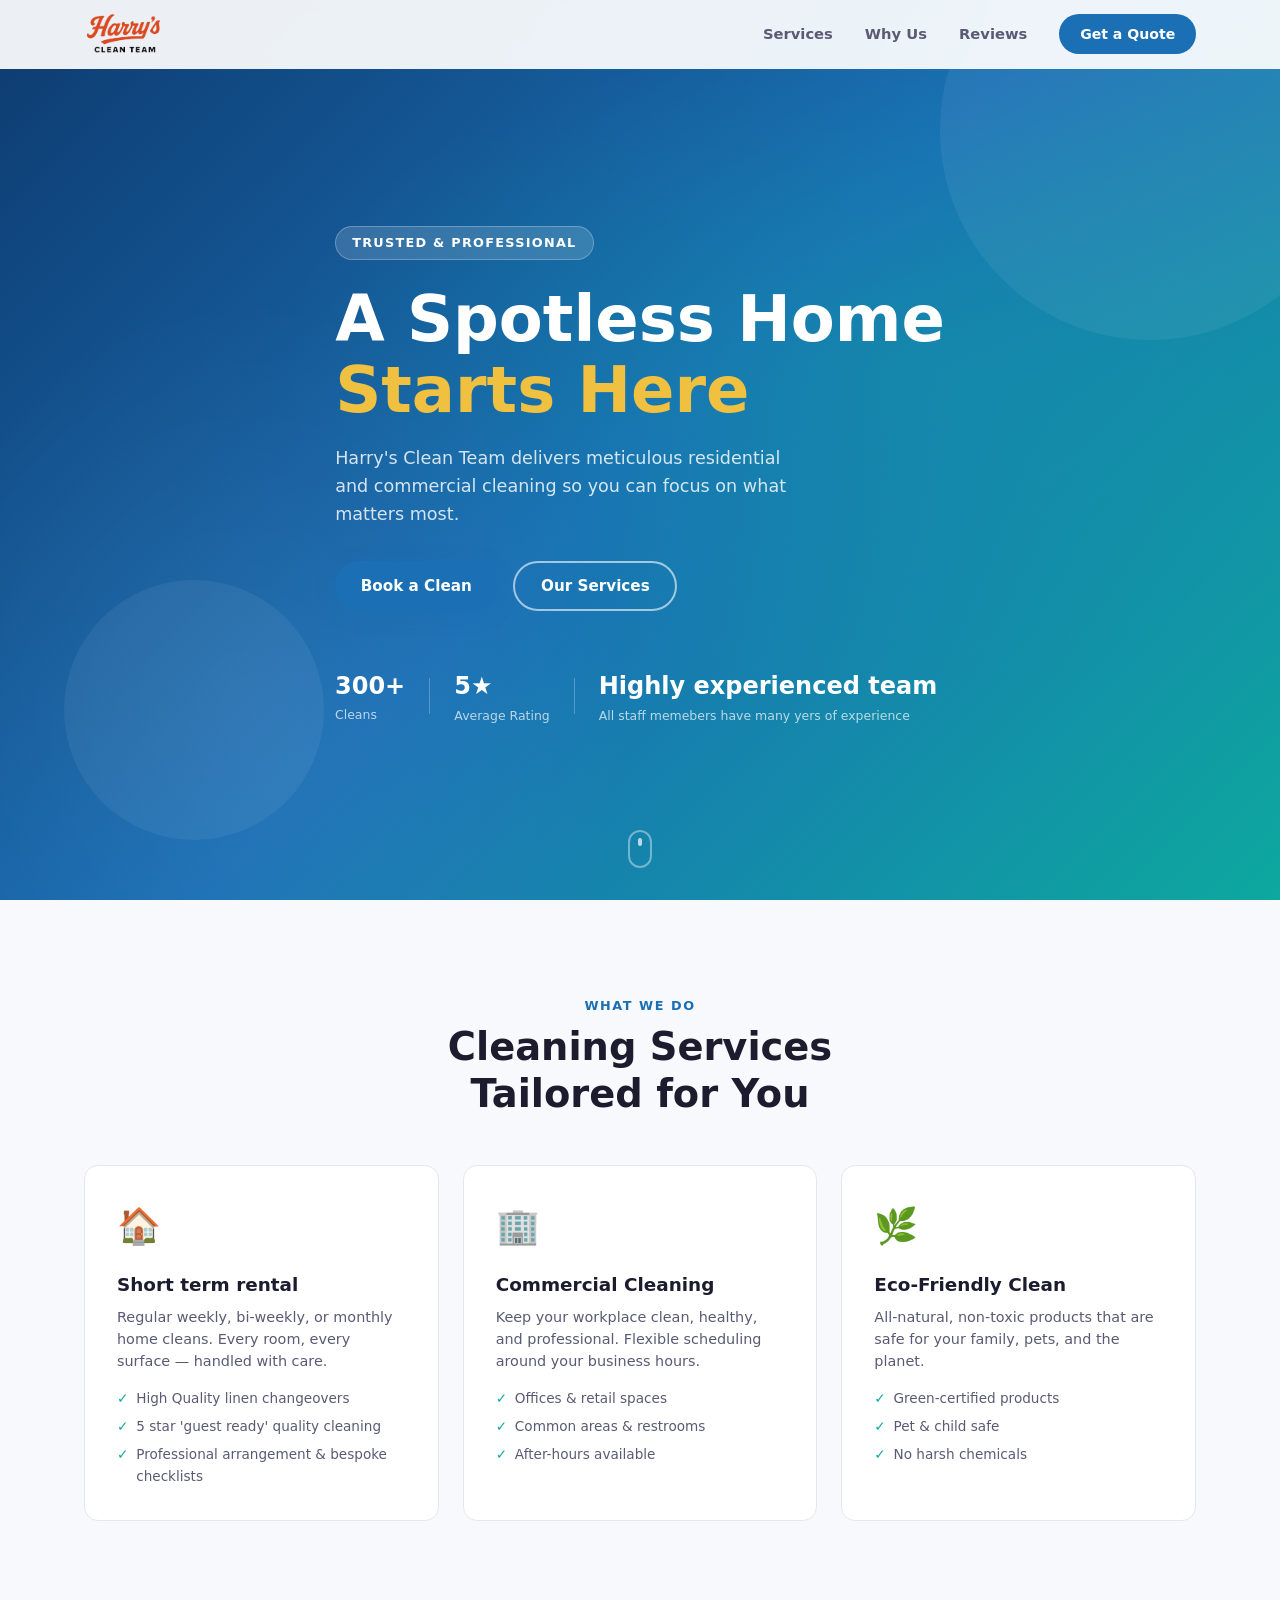
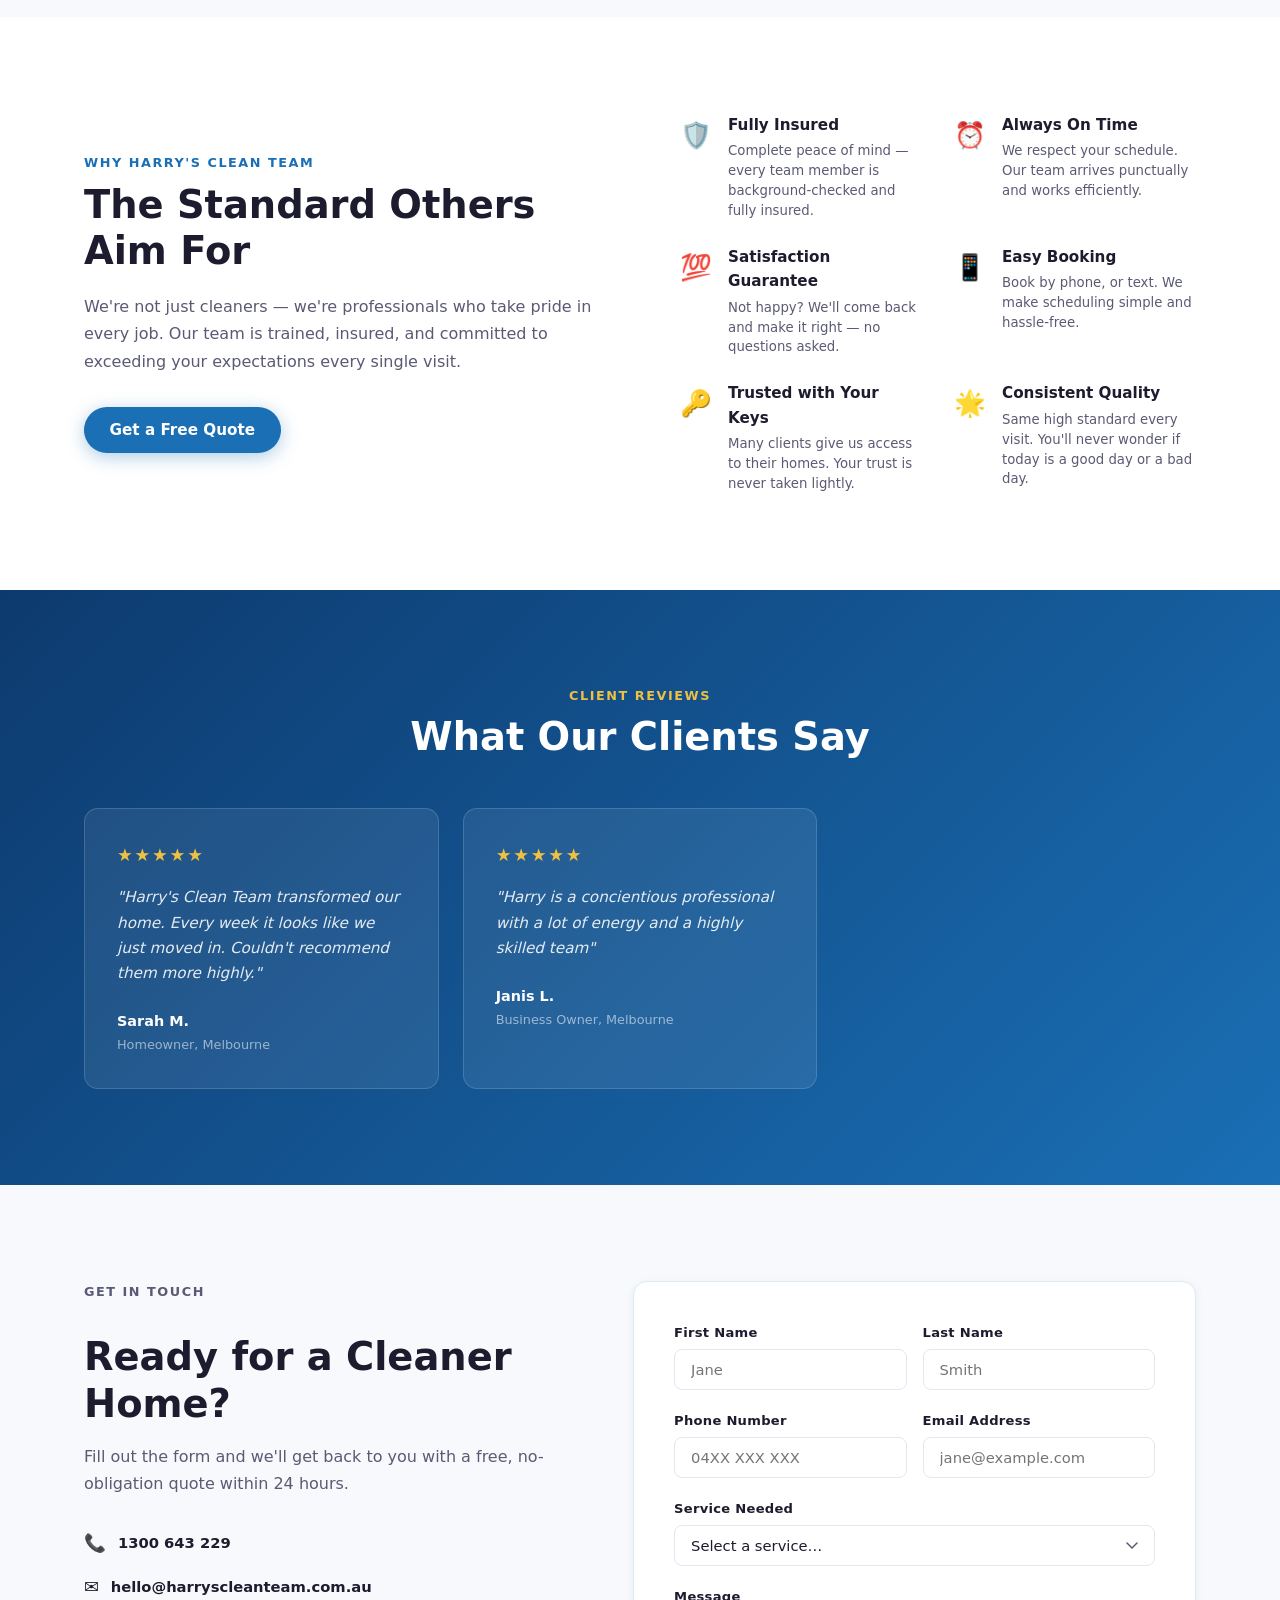
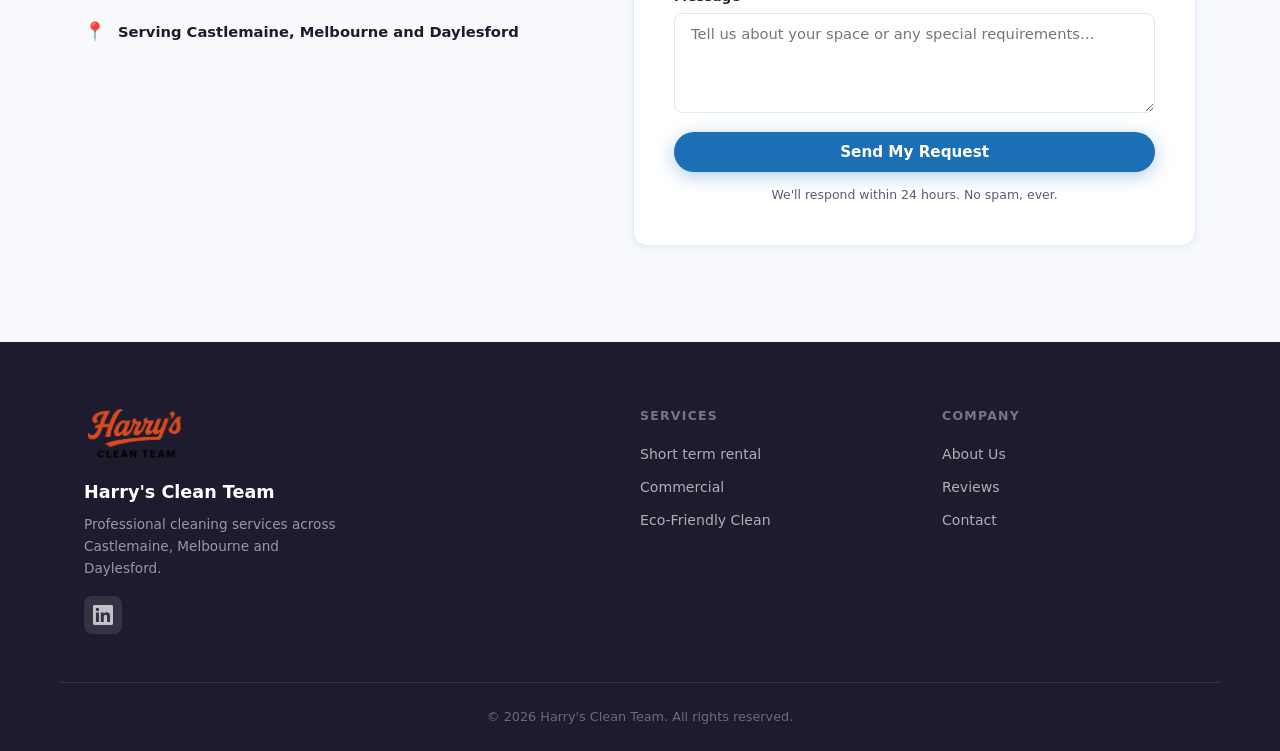
==== commit e2e9b63a: "Update index.html Fix location" ====
--- a/HCTwebsite/index.html
+++ b/HCTwebsite/index.html
@@ -183,7 +183,7 @@
           <p>"Harry's Clean Team transformed our home. Every week it looks like we just moved in. Couldn't recommend them more highly."</p>
           <footer>
             <strong>Sarah M.</strong>
-            <span>Homeowner, Sydney</span>
+            <span>Homeowner, Melbourne</span>
           </footer>
         </blockquote>
 
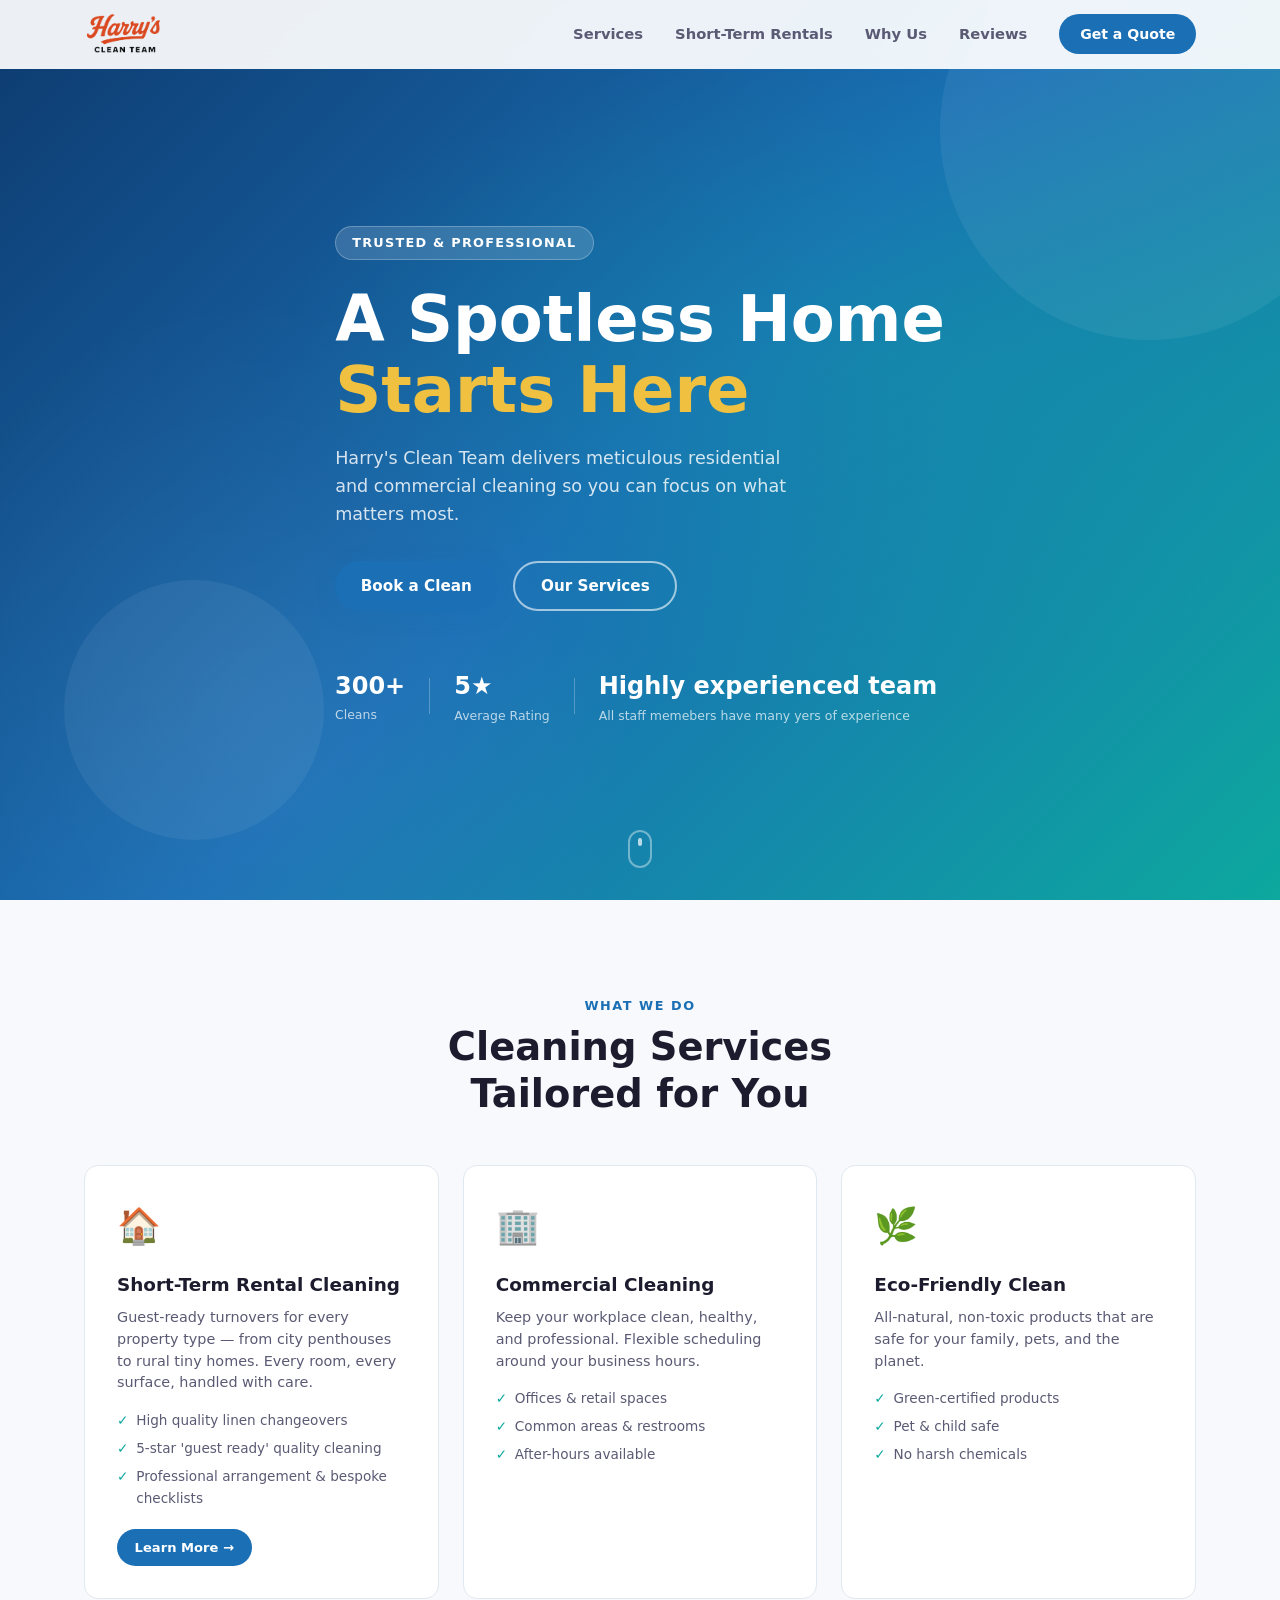
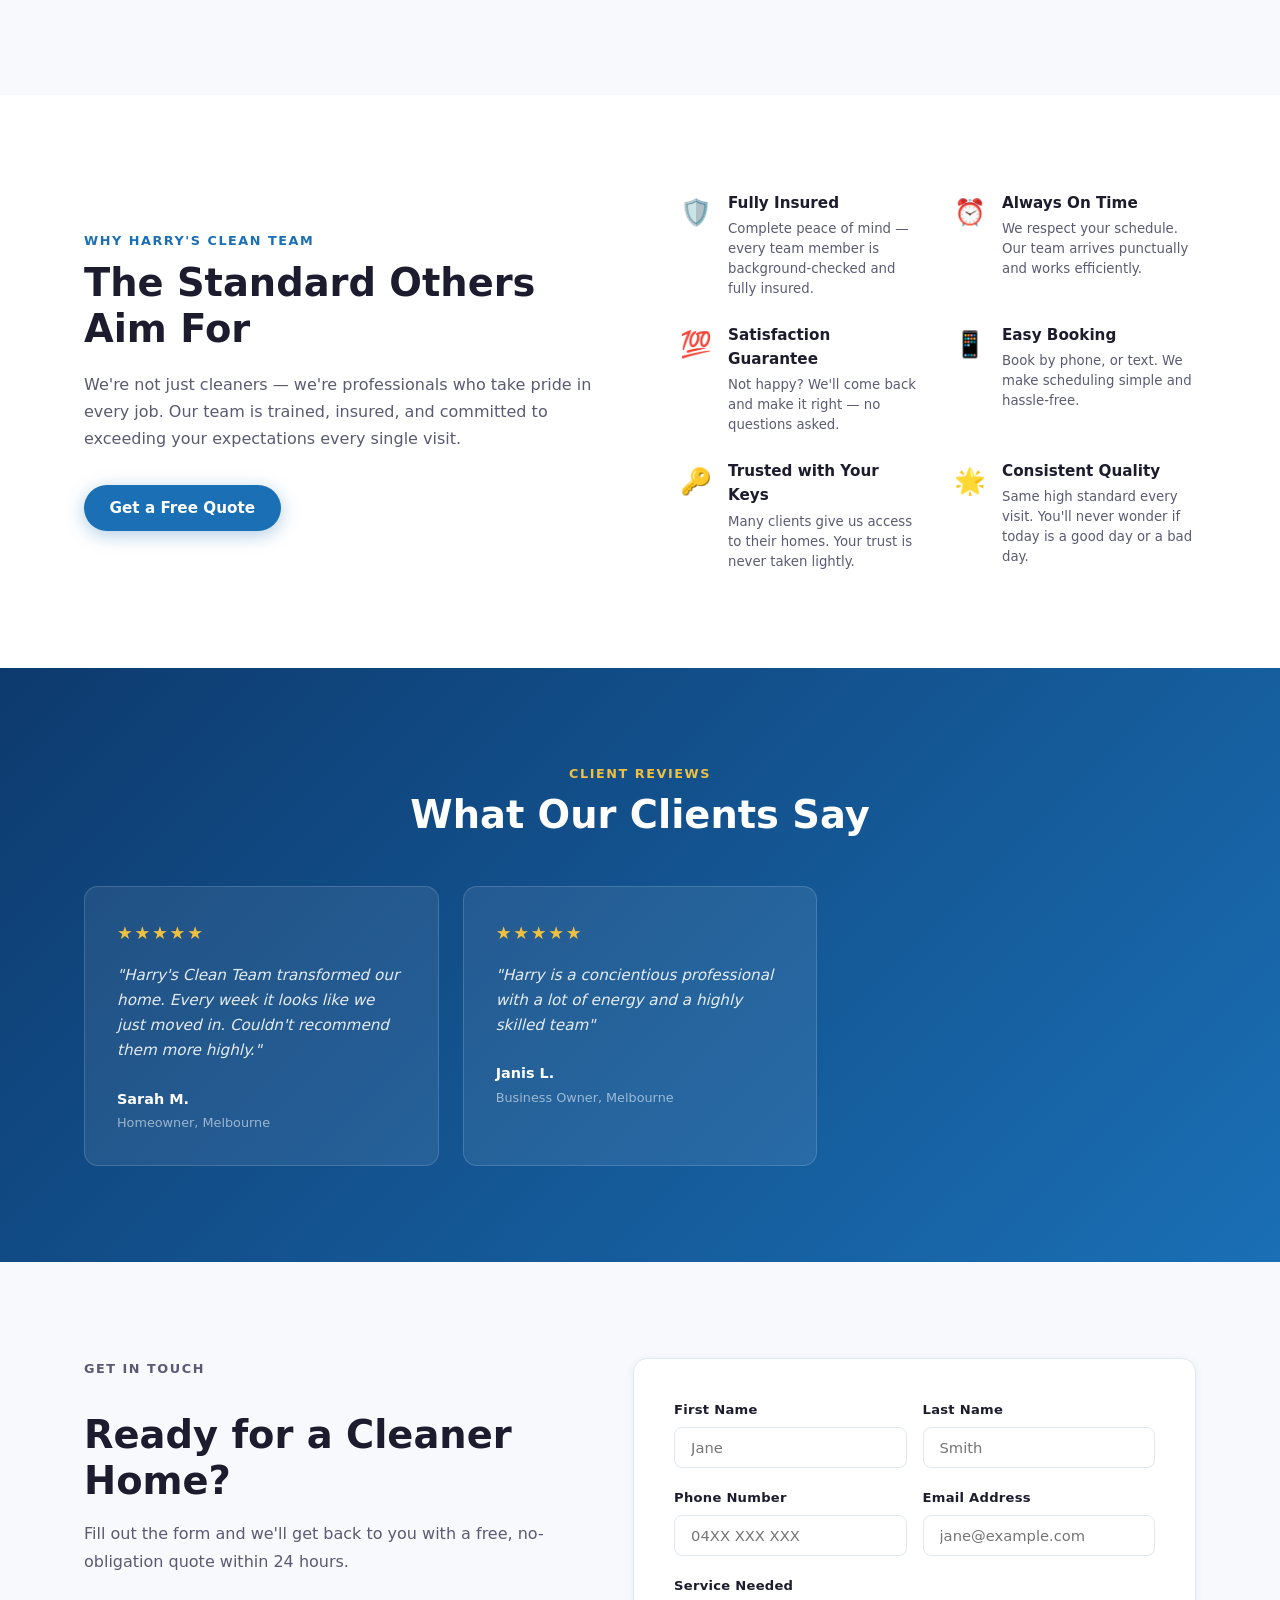
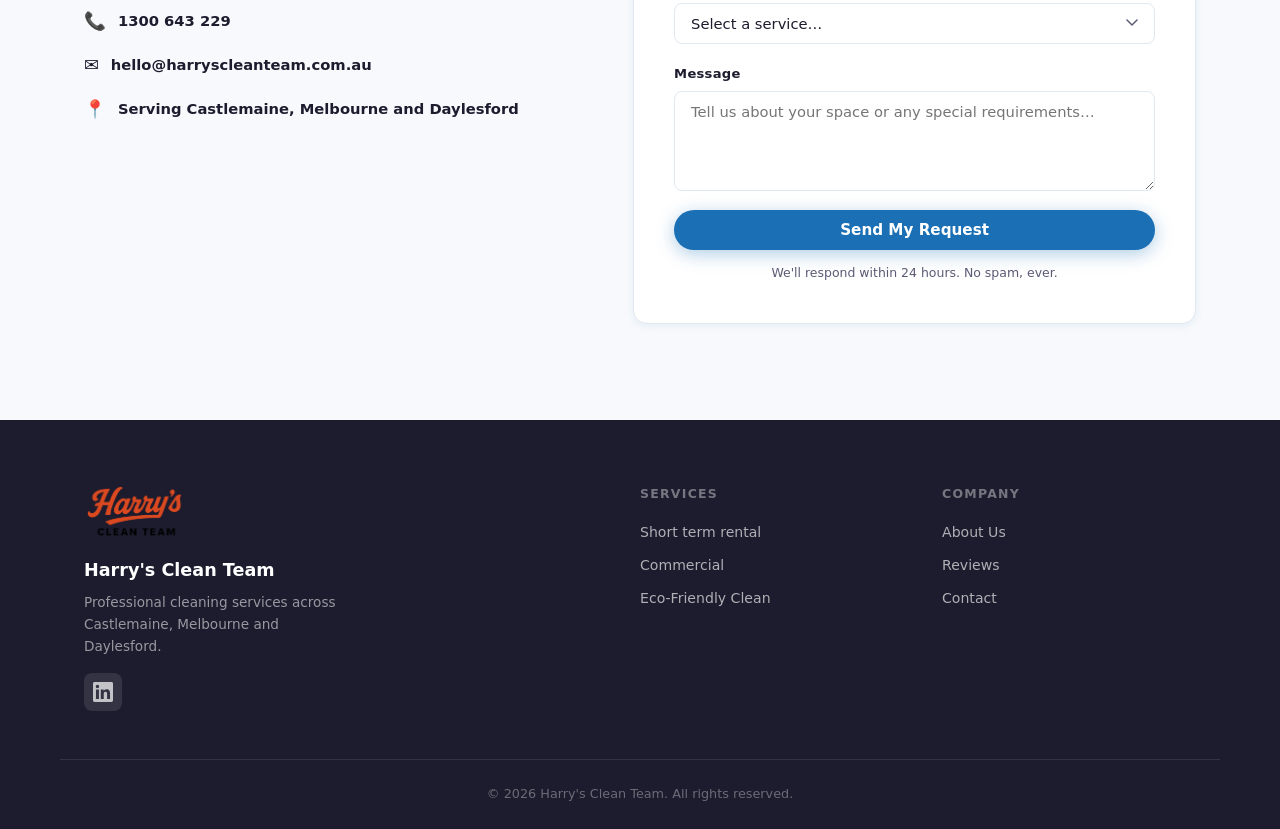
==== commit 1ace7794: "Create page for short term rentals" ====
--- a/HCTwebsite/index.html
+++ b/HCTwebsite/index.html
@@ -16,6 +16,7 @@
       </a>
       <nav class="nav__links">
         <a href="#services">Services</a>
+        <a href="short-term-rentals.html">Short-Term Rentals</a>
         <a href="#why-us">Why Us</a>
         <a href="#testimonials">Reviews</a>
         <a href="#contact" class="btn btn--nav">Get a Quote</a>
@@ -26,6 +27,7 @@
     </div>
     <div class="nav__mobile" id="mobileMenu">
       <a href="#services">Services</a>
+      <a href="short-term-rentals.html">Short-Term Rentals</a>
       <a href="#why-us">Why Us</a>
       <a href="#testimonials">Reviews</a>
       <a href="#contact">Get a Quote</a>
@@ -76,13 +78,14 @@
 
         <article class="service-card">
           <div class="service-card__icon">🏠</div>
-          <h3>Short term rental</h3>
-          <p>Regular weekly, bi-weekly, or monthly home cleans. Every room, every surface — handled with care.</p>
+          <h3>Short-Term Rental Cleaning</h3>
+          <p>Guest-ready turnovers for every property type — from city penthouses to rural tiny homes. Every room, every surface, handled with care.</p>
           <ul>
-            <li>High Quality linen changeovers</li>
-            <li>5 star 'guest ready' quality cleaning</li>
+            <li>High quality linen changeovers</li>
+            <li>5-star 'guest ready' quality cleaning</li>
             <li>Professional arrangement &amp; bespoke checklists</li>
           </ul>
+          <a href="short-term-rentals.html" class="btn btn--nav" style="margin-top:1.2rem;border-radius:50px;background:var(--blue);color:#fff;padding:.5rem 1.1rem;font-size:.82rem;display:inline-flex;">Learn More →</a>
         </article>
 
         <article class="service-card">
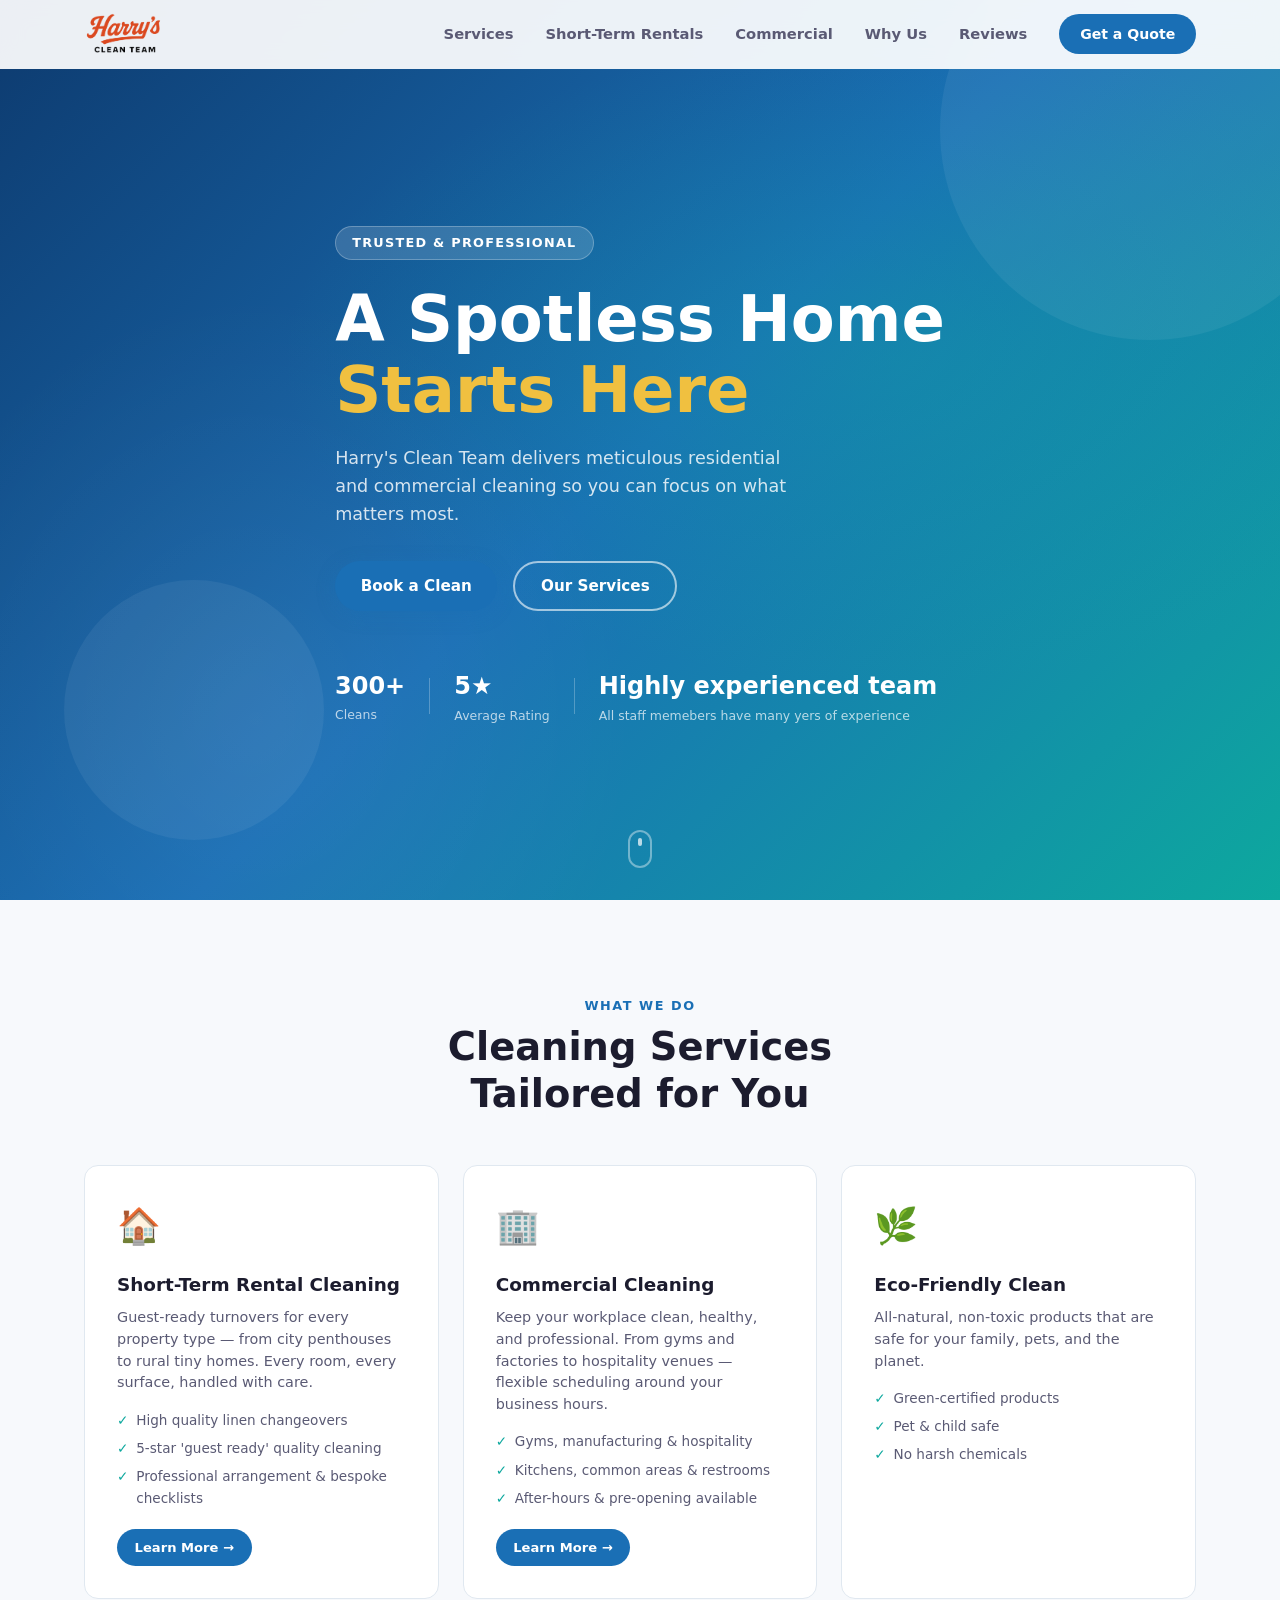
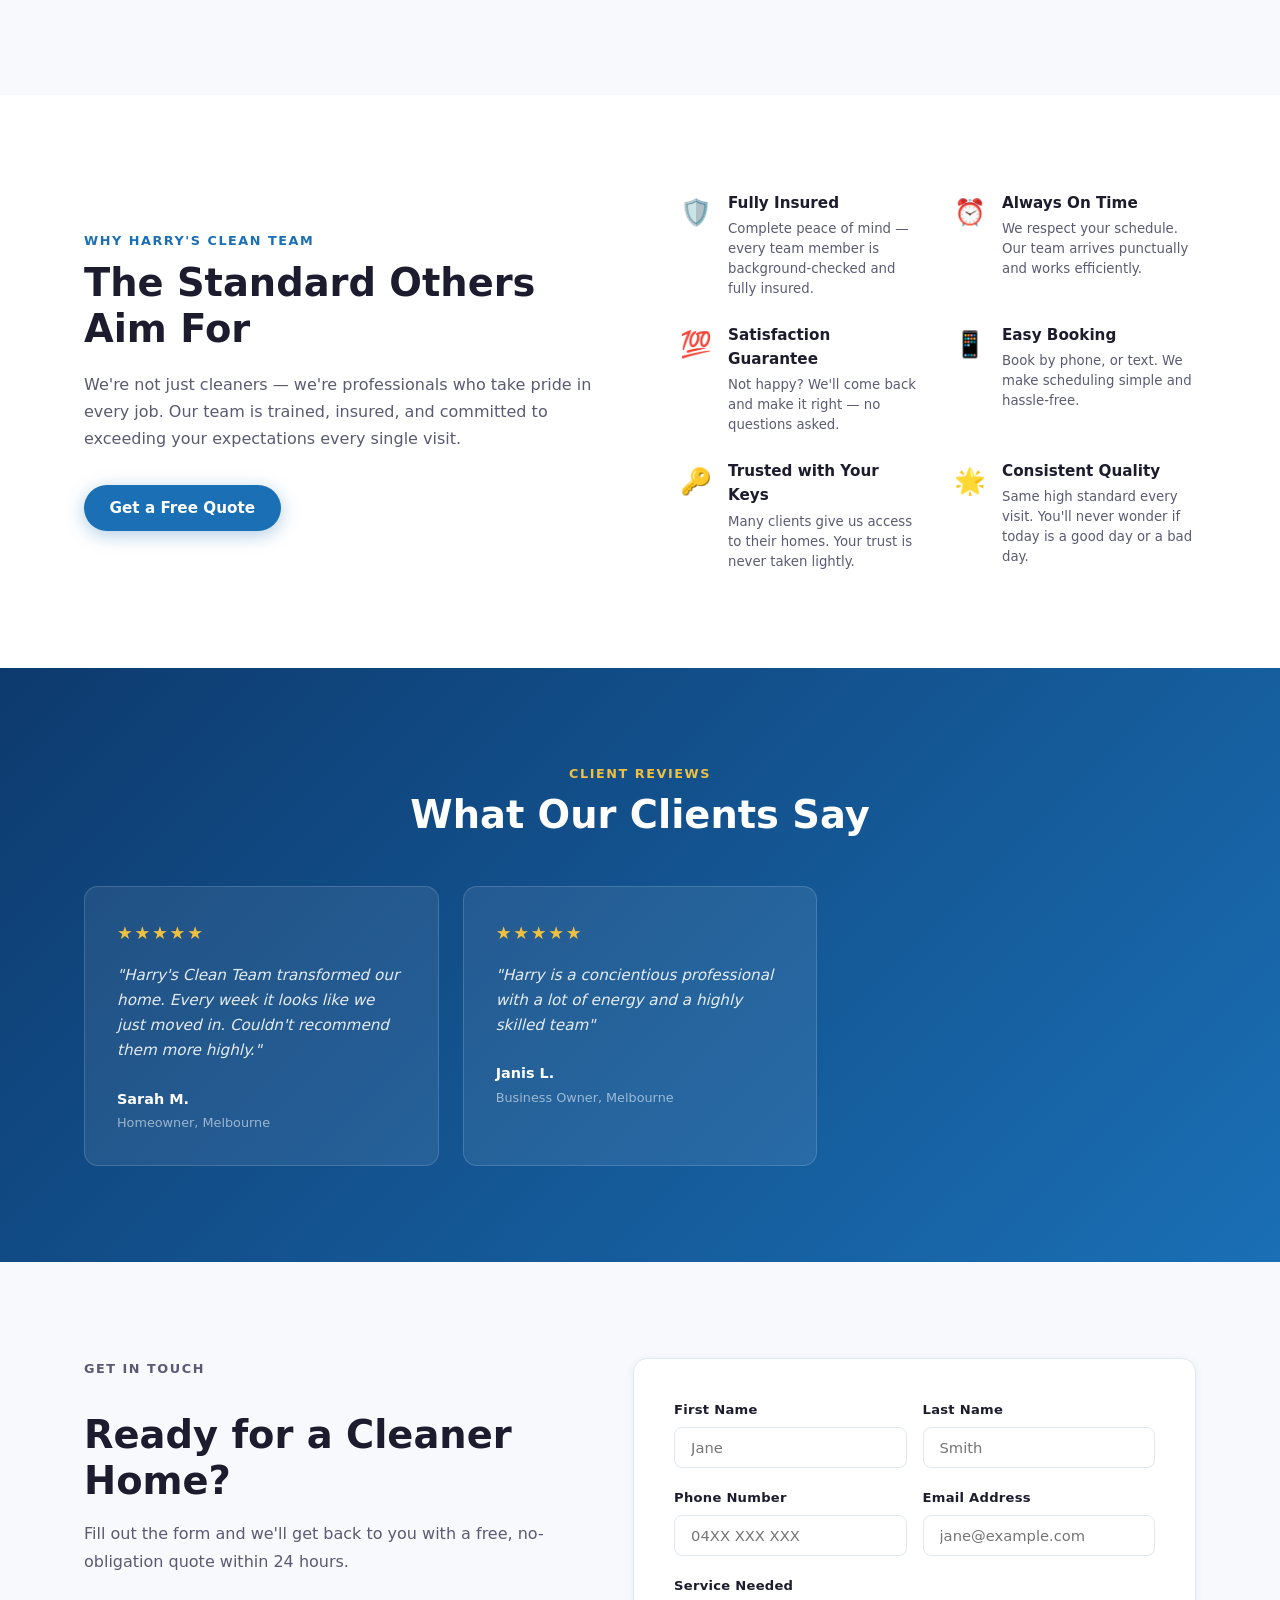
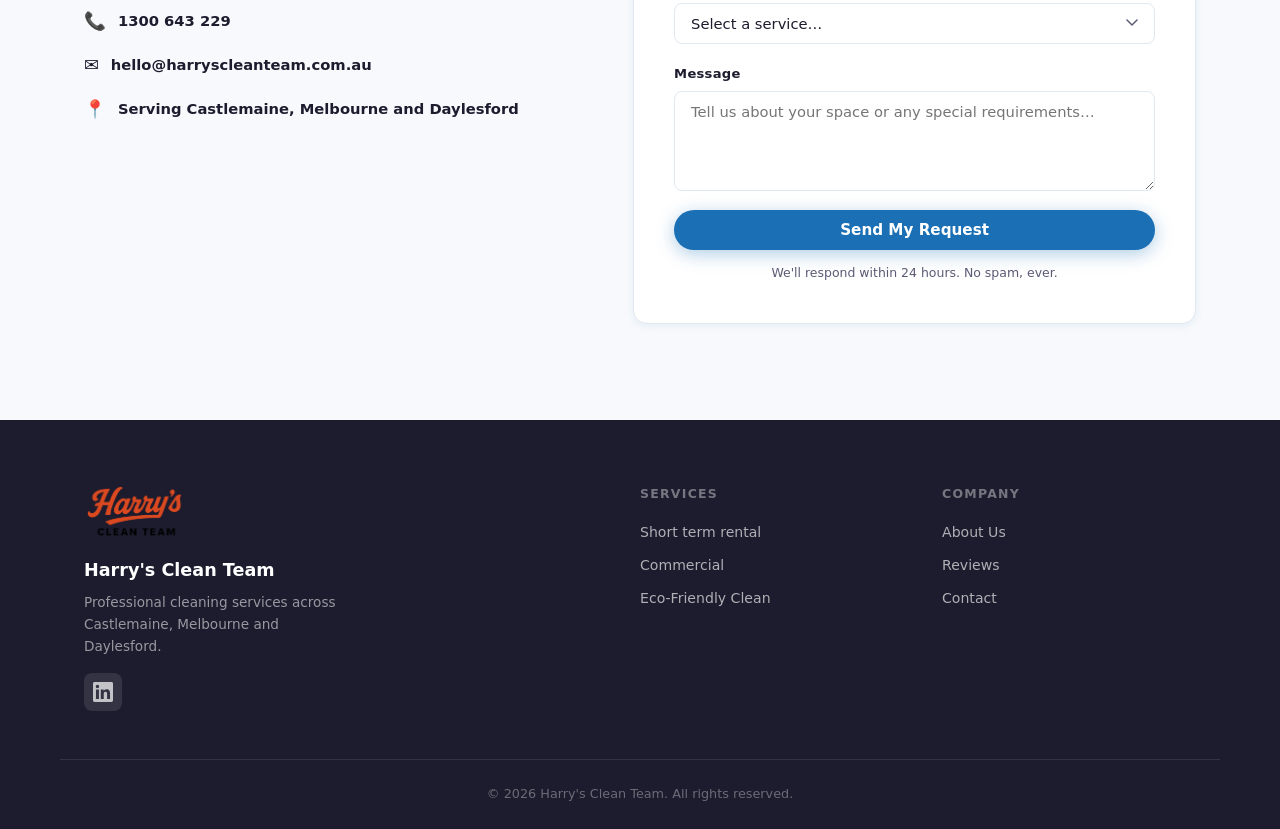
==== commit ac98723e: "Create page for commercial cleaning" ====
--- a/HCTwebsite/index.html
+++ b/HCTwebsite/index.html
@@ -17,6 +17,7 @@
       <nav class="nav__links">
         <a href="#services">Services</a>
         <a href="short-term-rentals.html">Short-Term Rentals</a>
+        <a href="commercial-cleaning.html">Commercial</a>
         <a href="#why-us">Why Us</a>
         <a href="#testimonials">Reviews</a>
         <a href="#contact" class="btn btn--nav">Get a Quote</a>
@@ -28,6 +29,7 @@
     <div class="nav__mobile" id="mobileMenu">
       <a href="#services">Services</a>
       <a href="short-term-rentals.html">Short-Term Rentals</a>
+      <a href="commercial-cleaning.html">Commercial</a>
       <a href="#why-us">Why Us</a>
       <a href="#testimonials">Reviews</a>
       <a href="#contact">Get a Quote</a>
@@ -91,12 +93,13 @@
         <article class="service-card">
           <div class="service-card__icon">🏢</div>
           <h3>Commercial Cleaning</h3>
-          <p>Keep your workplace clean, healthy, and professional. Flexible scheduling around your business hours.</p>
+          <p>Keep your workplace clean, healthy, and professional. From gyms and factories to hospitality venues — flexible scheduling around your business hours.</p>
           <ul>
-            <li>Offices &amp; retail spaces</li>
-            <li>Common areas &amp; restrooms</li>
-            <li>After-hours available</li>
+            <li>Gyms, manufacturing &amp; hospitality</li>
+            <li>Kitchens, common areas &amp; restrooms</li>
+            <li>After-hours &amp; pre-opening available</li>
           </ul>
+          <a href="commercial-cleaning.html" class="btn btn--nav" style="margin-top:1.2rem;border-radius:50px;background:var(--blue);color:#fff;padding:.5rem 1.1rem;font-size:.82rem;display:inline-flex;">Learn More →</a>
         </article>
 
         <article class="service-card">
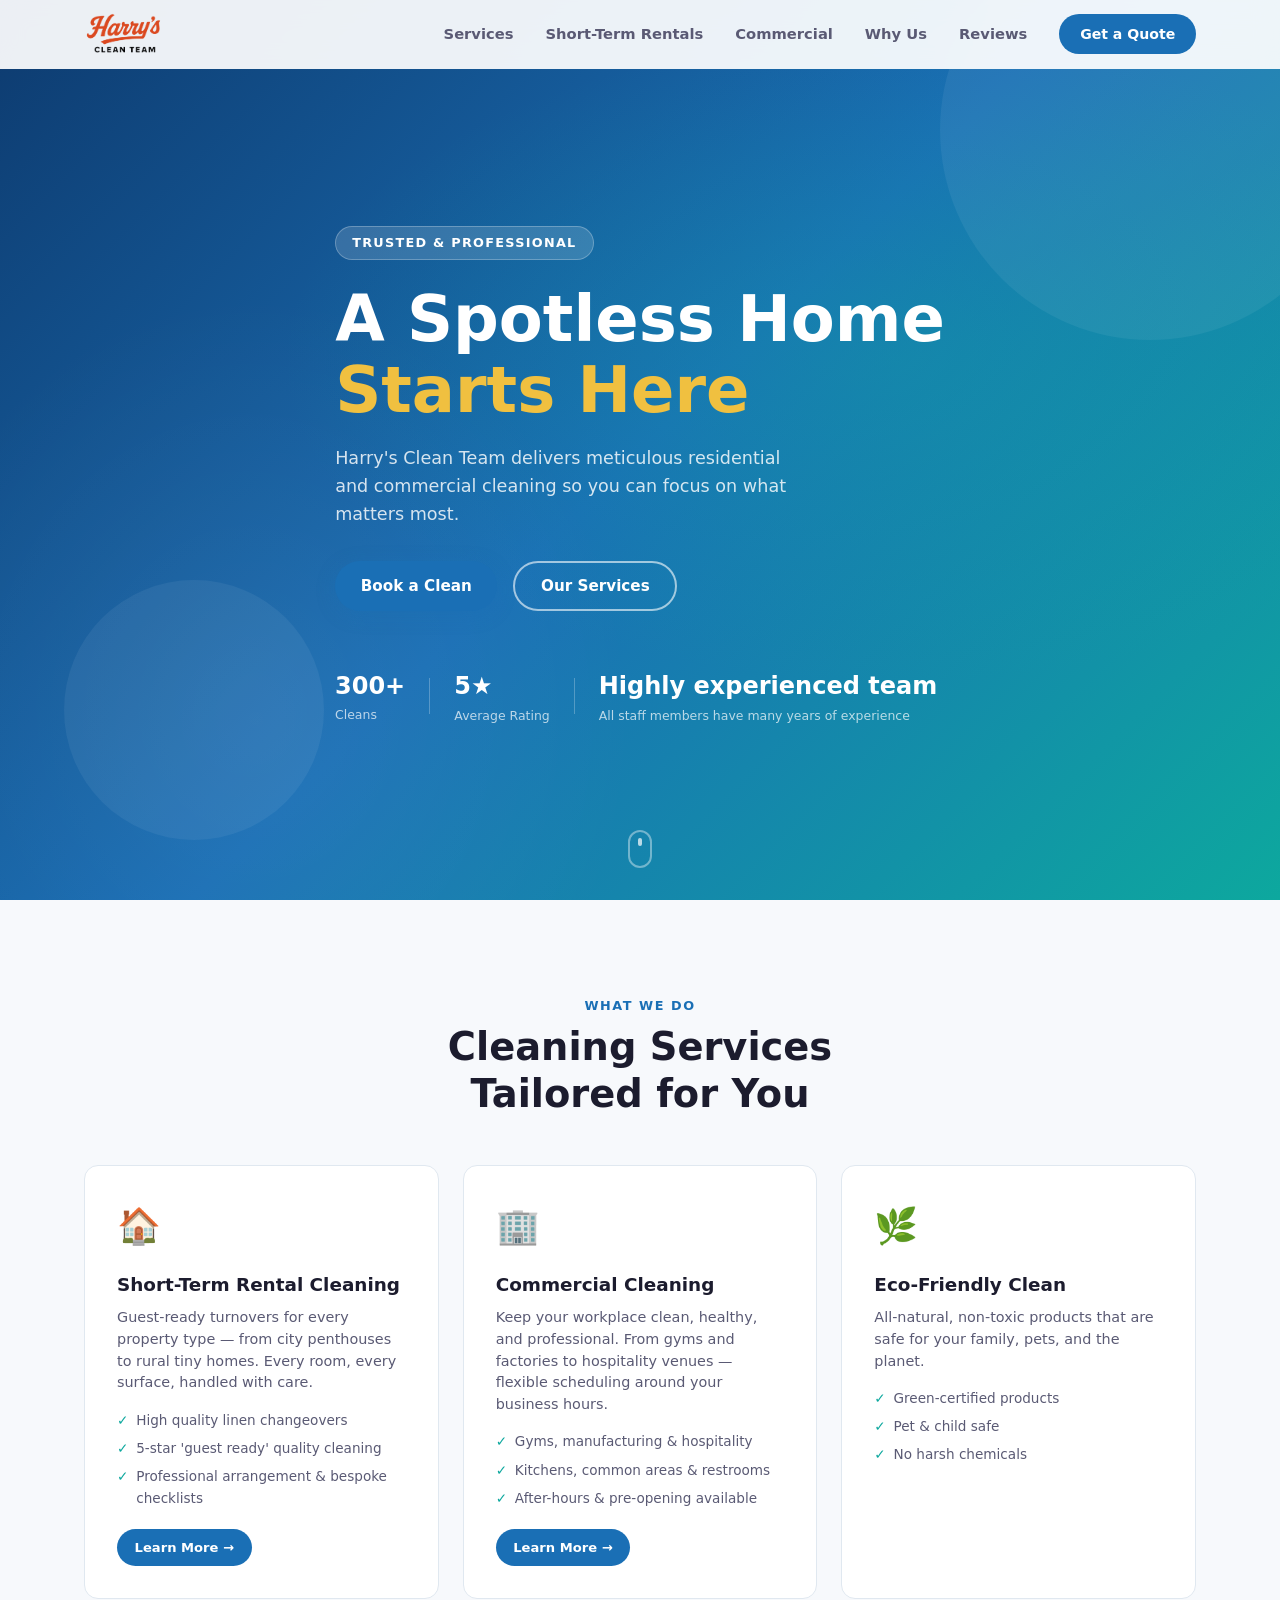
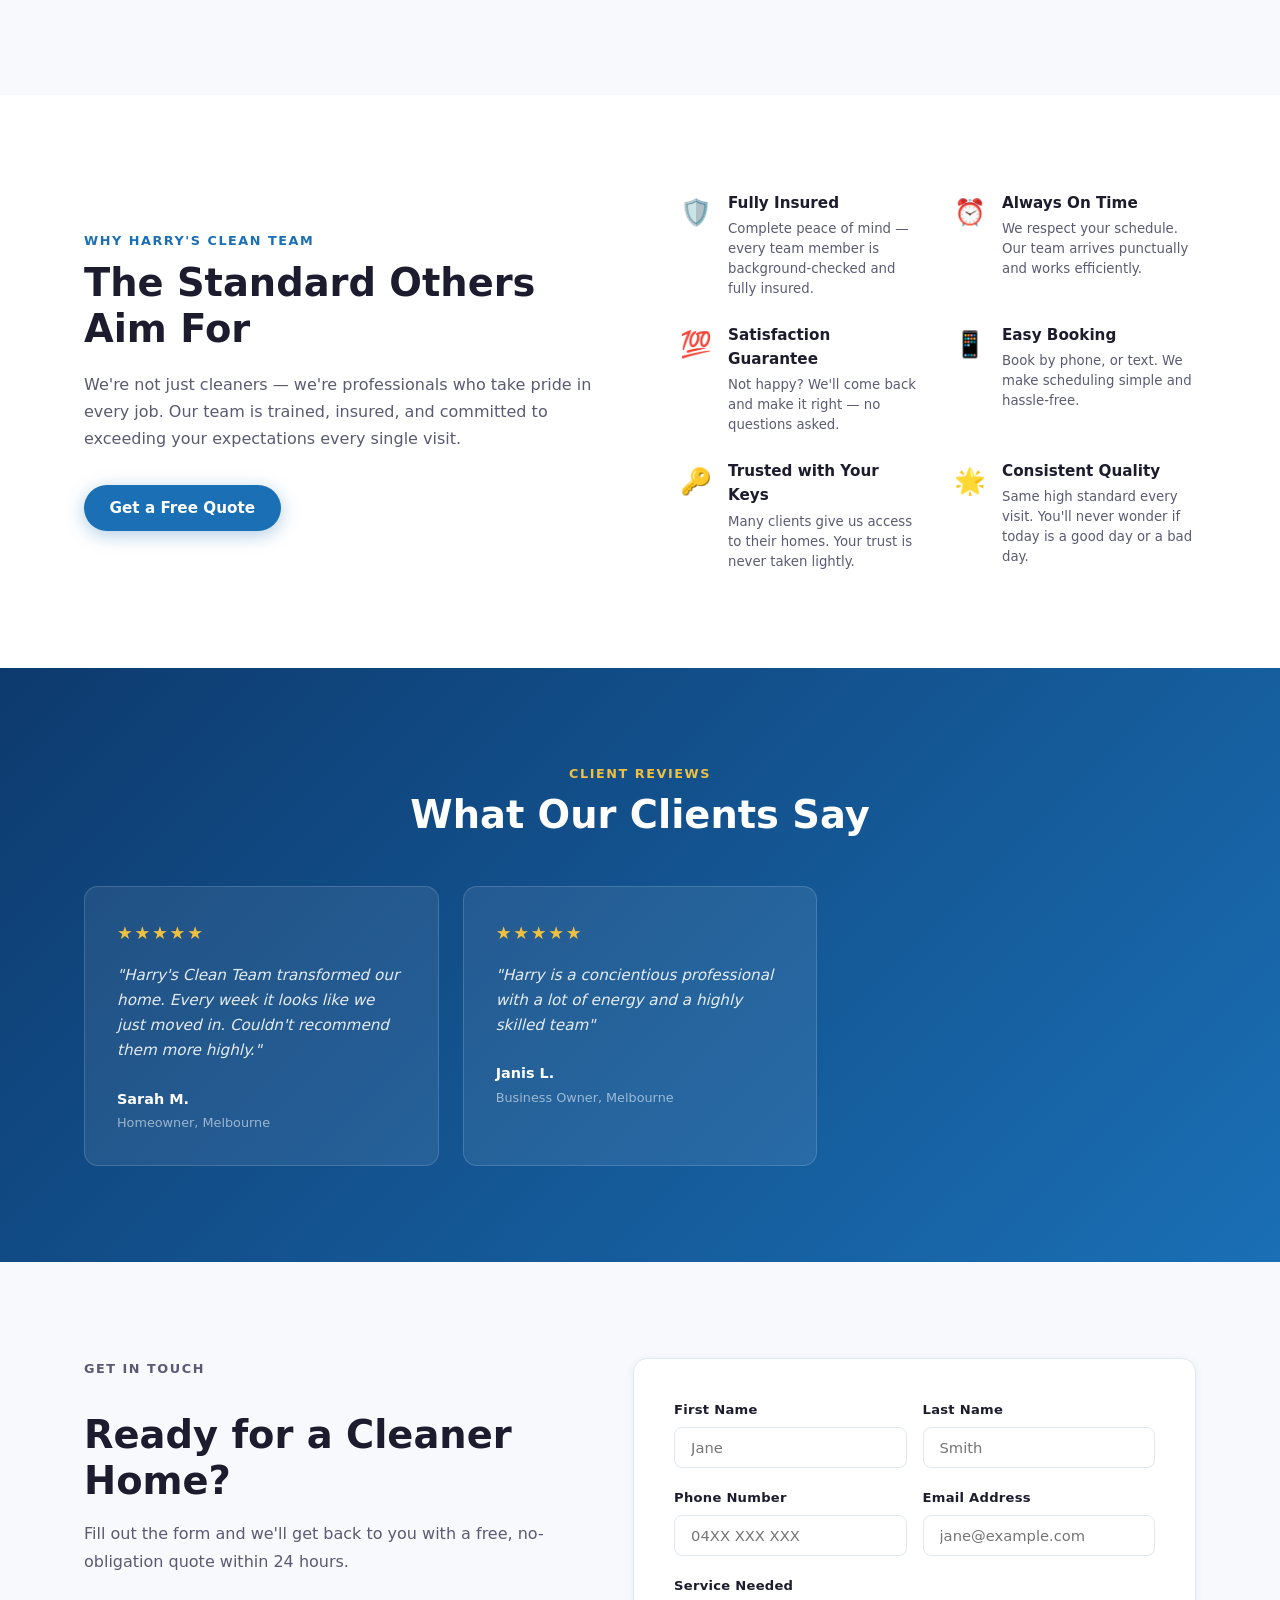
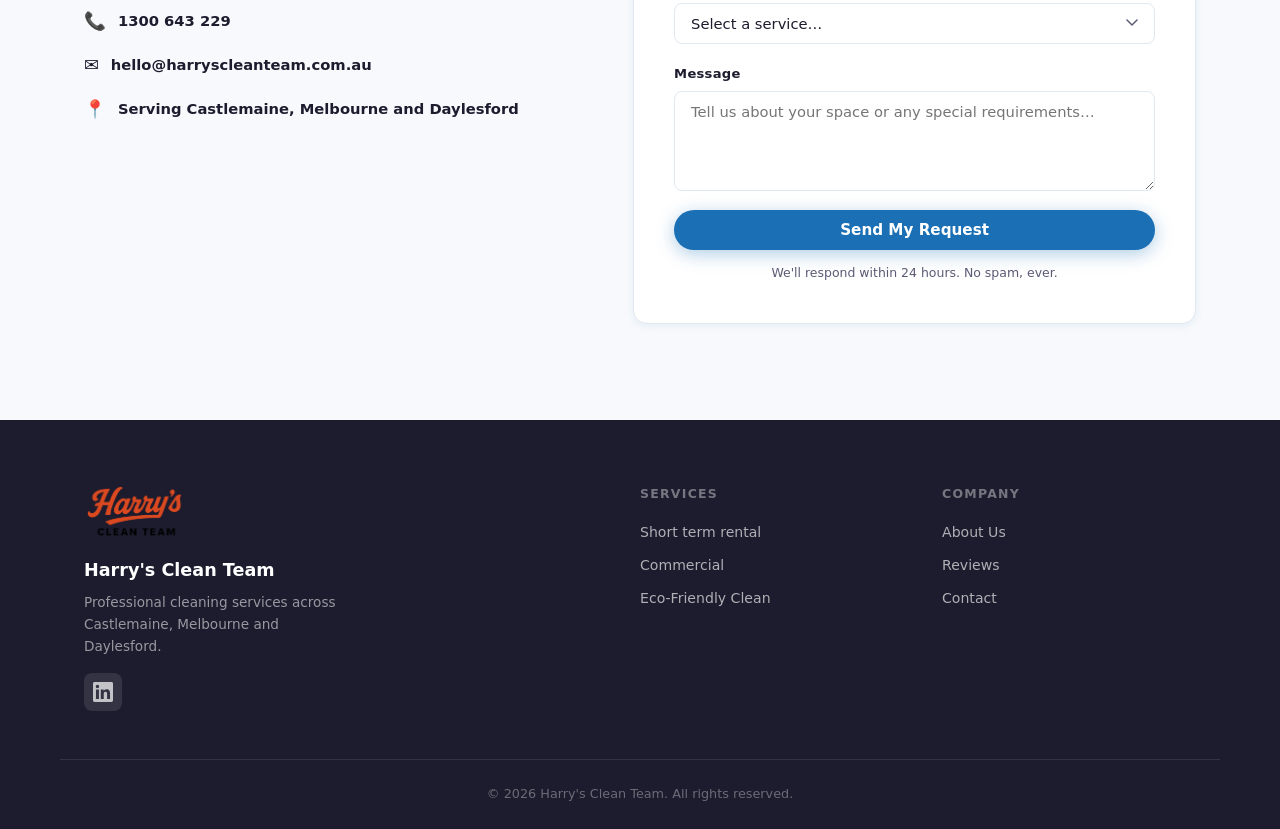
==== commit d116f527: "Fix typos" ====
--- a/HCTwebsite/index.html
+++ b/HCTwebsite/index.html
@@ -60,7 +60,7 @@
         <div class="hero__stat-divider"></div>
         <div class="hero__stat">
           <strong>Highly experienced team</strong>
-          <span>All staff memebers have many yers of experience</span></span>
+          <span>All staff members have many years of experience</span></span>
         </div>
       </div>
     </div>
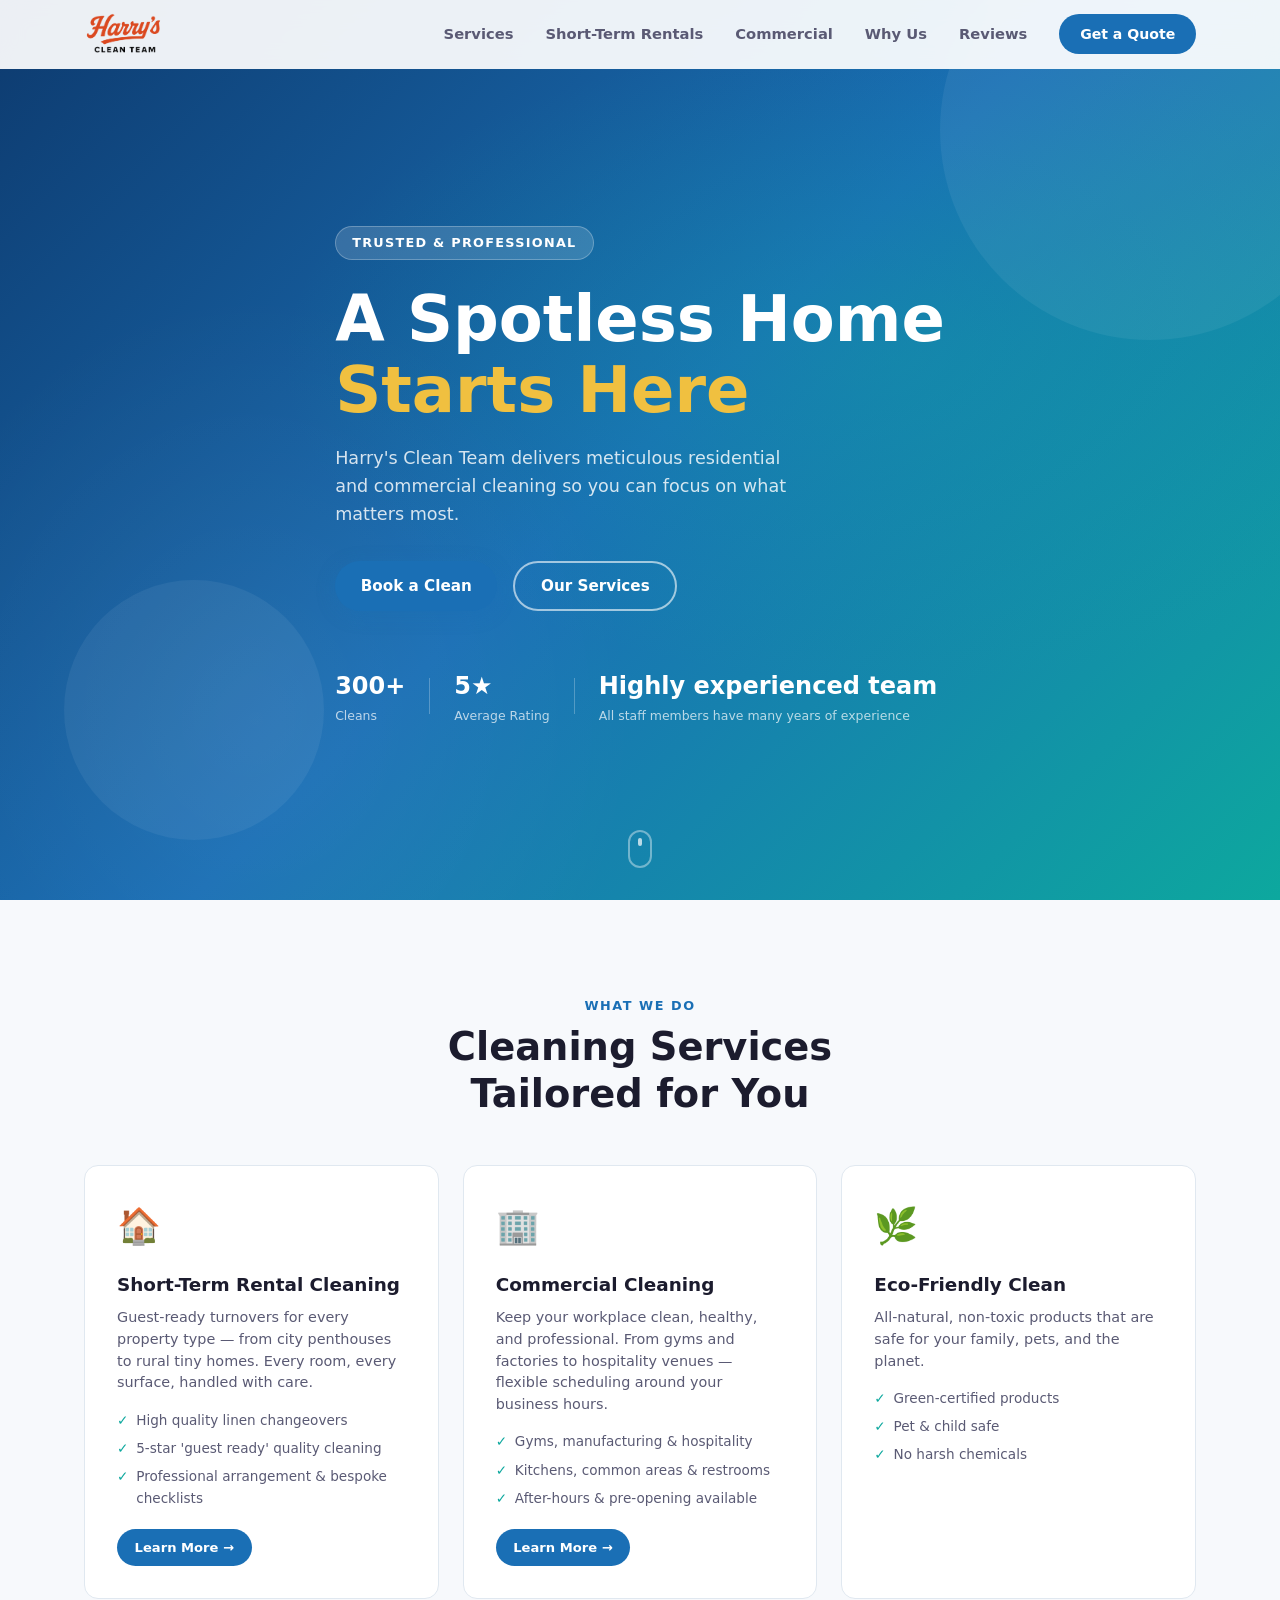
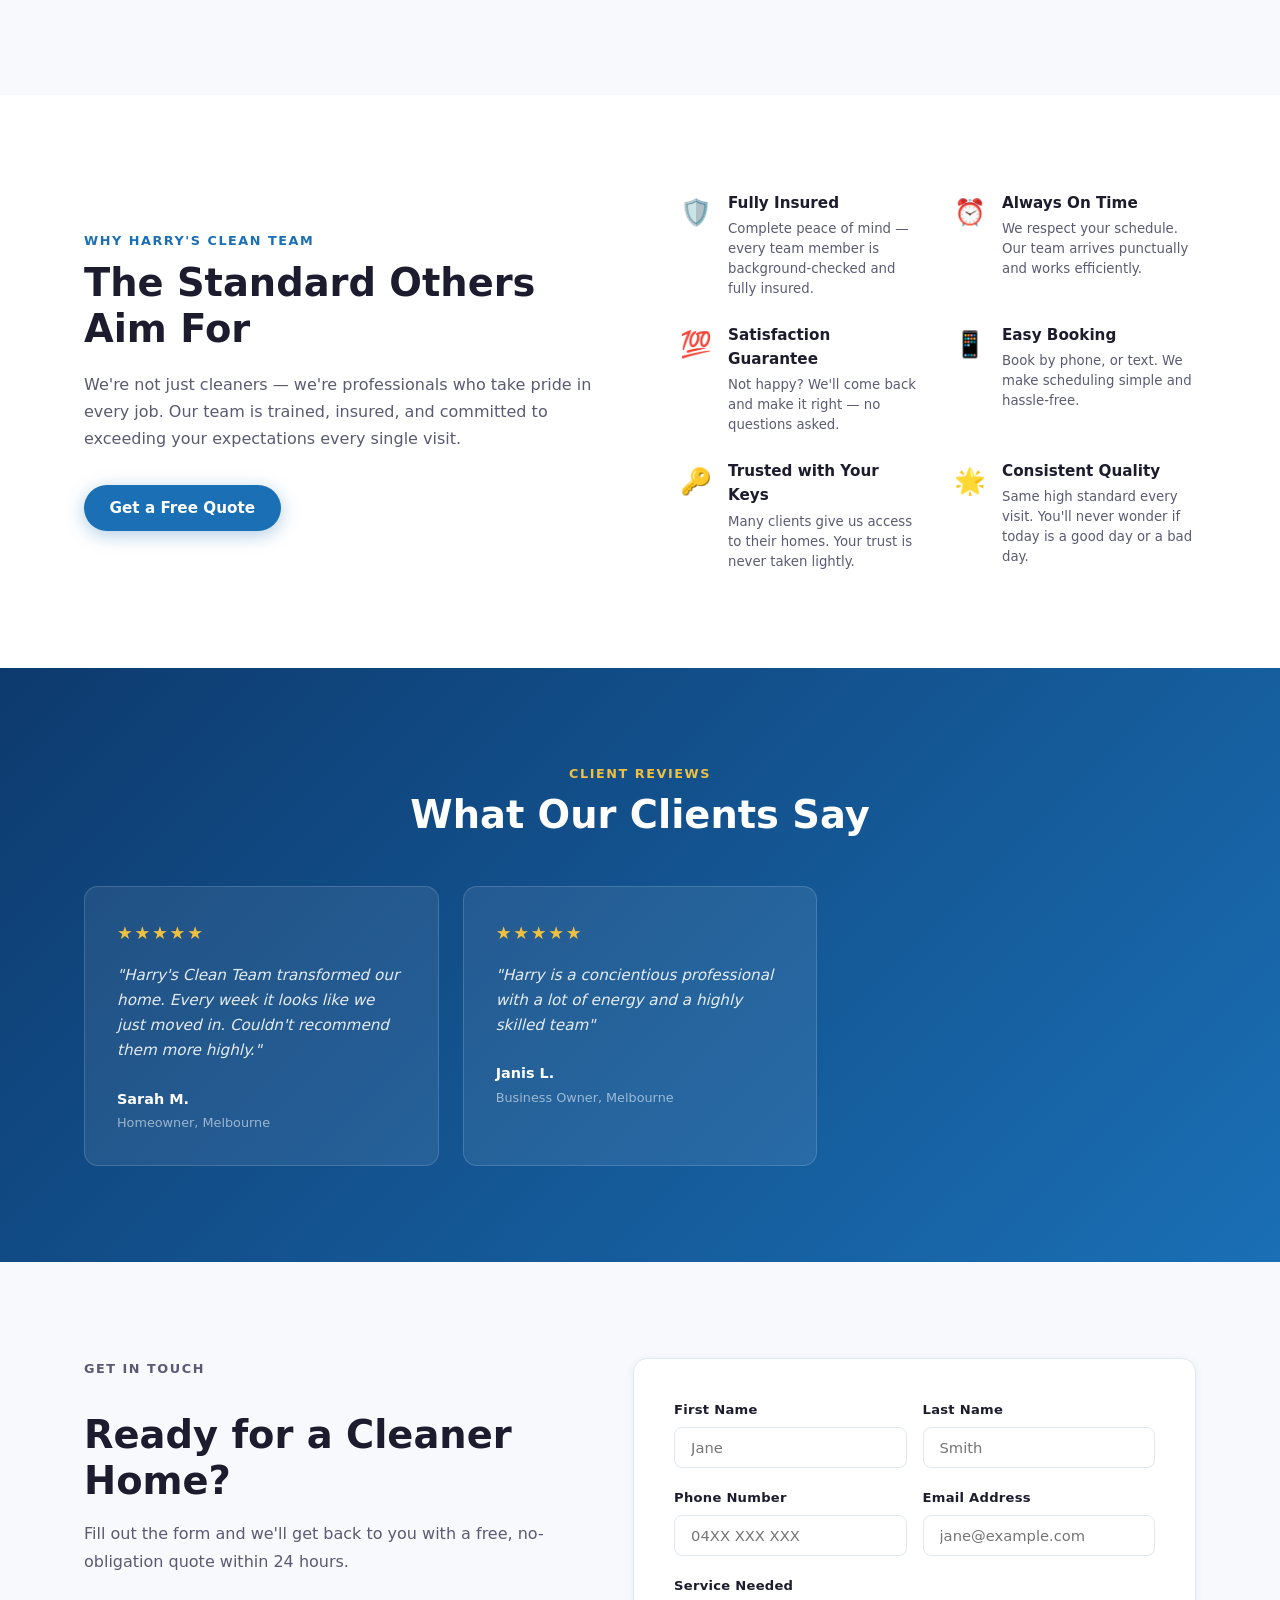
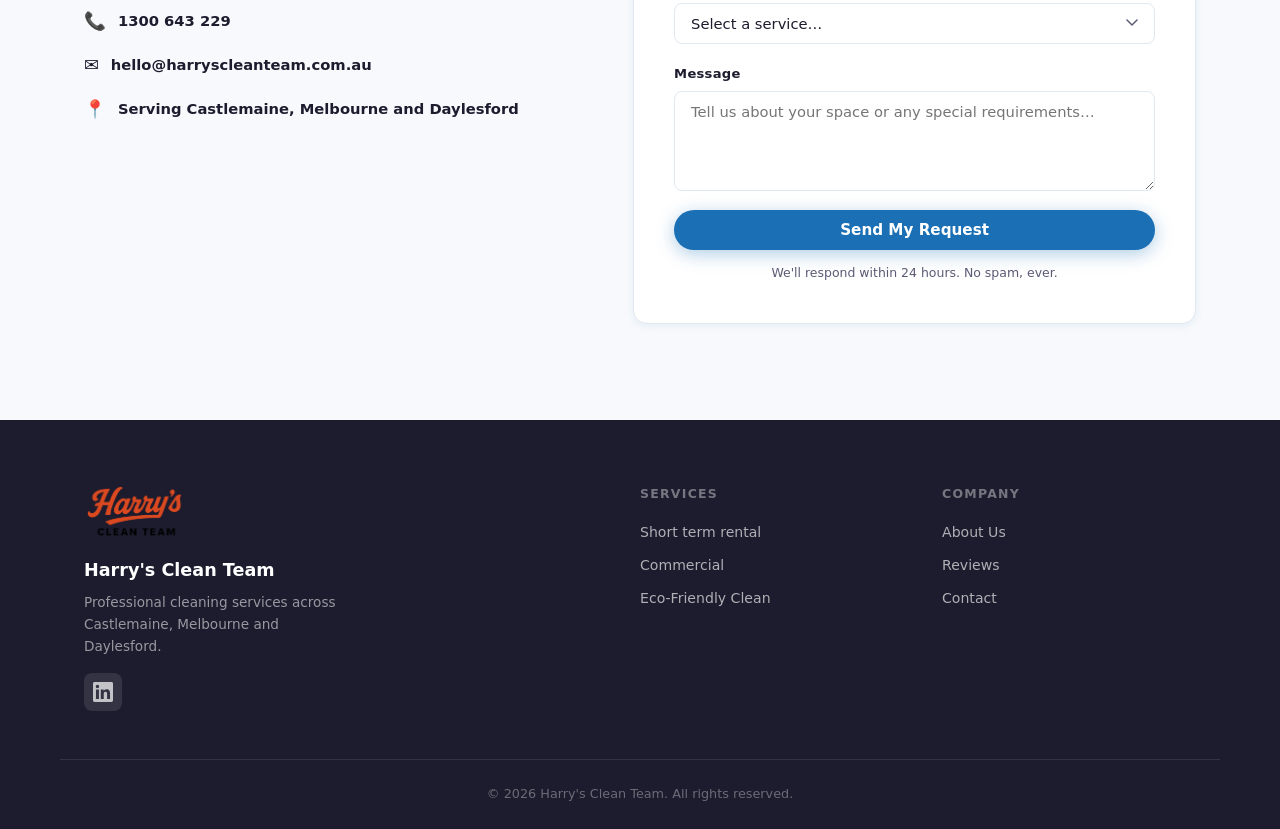
==== commit 60da6bb1: "Create page with the get a quote form embedded in it" ====
--- a/HCTwebsite/index.html
+++ b/HCTwebsite/index.html
@@ -20,7 +20,7 @@
         <a href="commercial-cleaning.html">Commercial</a>
         <a href="#why-us">Why Us</a>
         <a href="#testimonials">Reviews</a>
-        <a href="#contact" class="btn btn--nav">Get a Quote</a>
+        <a href="get-a-quote.html" class="btn btn--nav">Get a Quote</a>
       </nav>
       <button class="nav__burger" id="burger" aria-label="Toggle menu">
         <span></span><span></span><span></span>
@@ -125,7 +125,7 @@
           <p class="section-eyebrow">Why Harry's Clean Team</p>
           <h2 class="section-title">The Standard Others<br>Aim For</h2>
           <p class="why-us__body">We're not just cleaners — we're professionals who take pride in every job. Our team is trained, insured, and committed to exceeding your expectations every single visit.</p>
-          <a href="#contact" class="btn btn--primary">Get a Free Quote</a>
+          <a href="get-a-quote.html" class="btn btn--primary">Get a Free Quote</a>
         </div>
         <div class="why-us__features">
           <div class="feature">
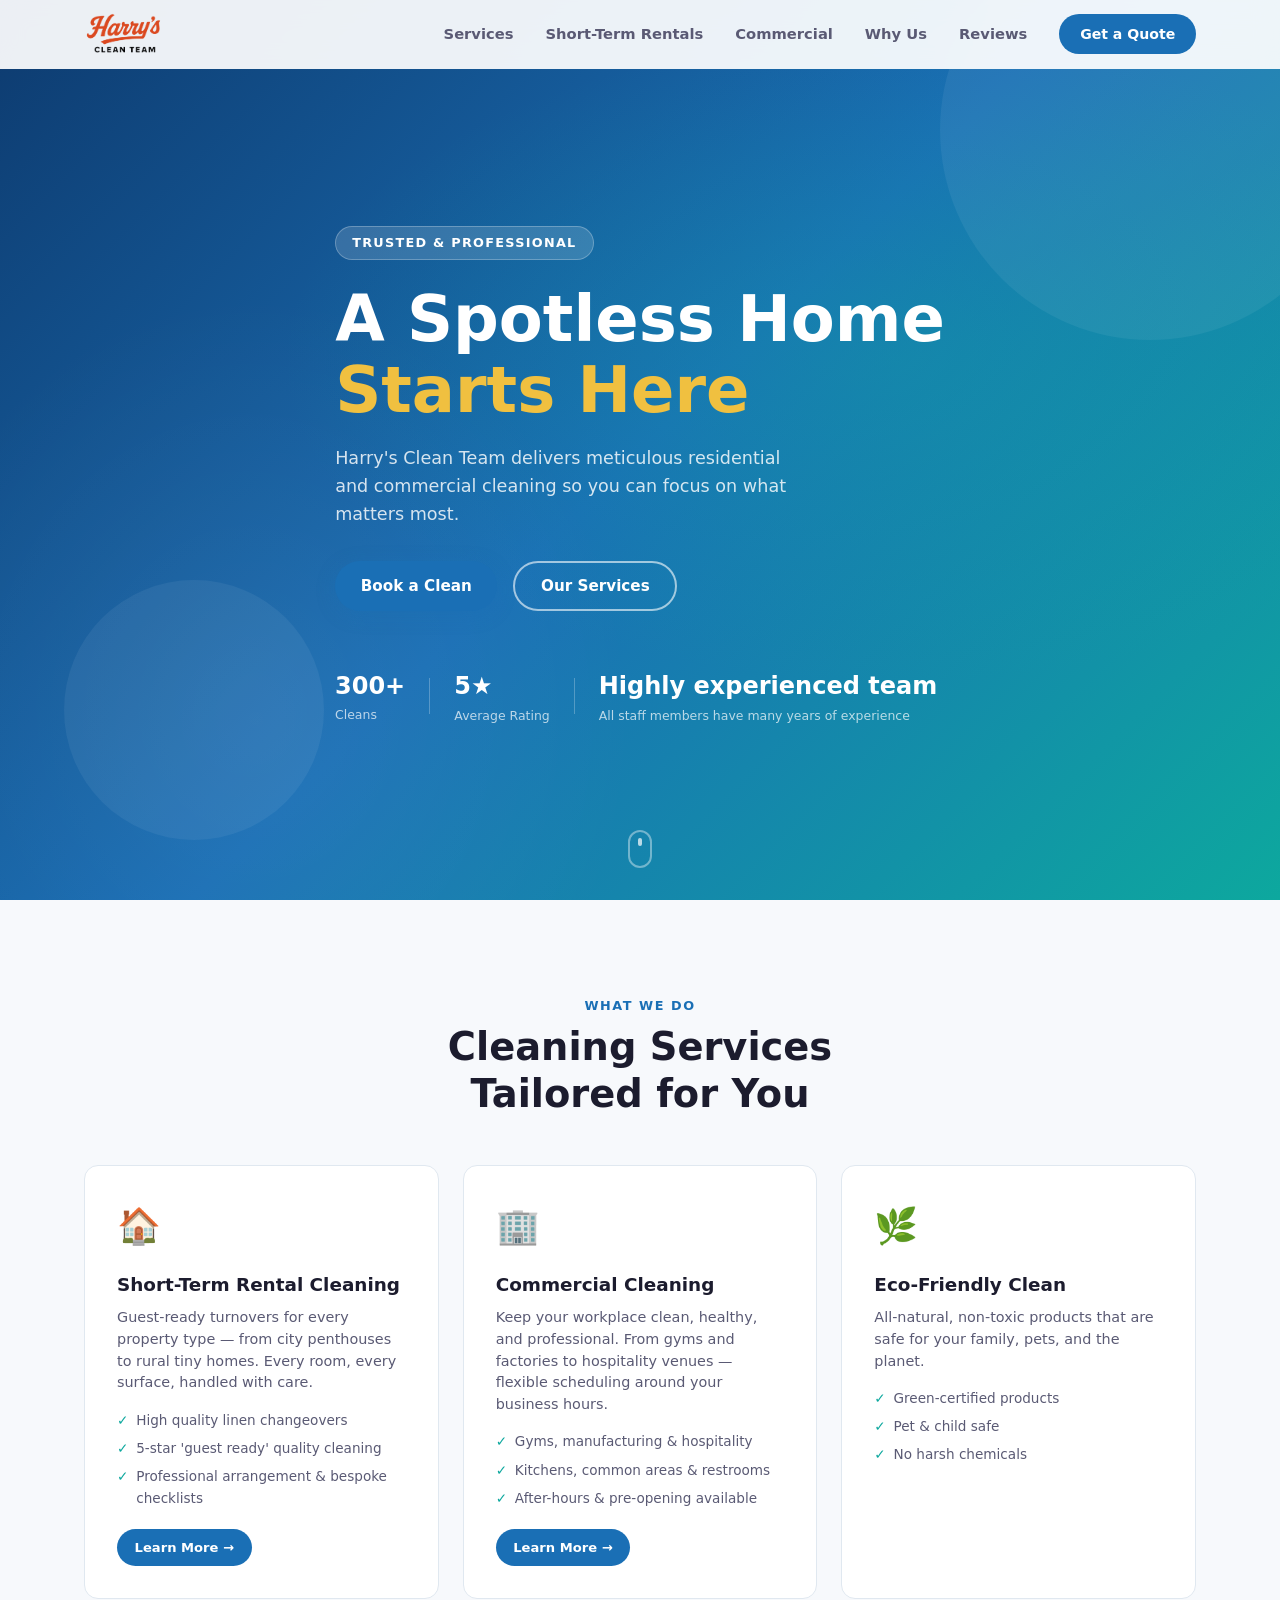
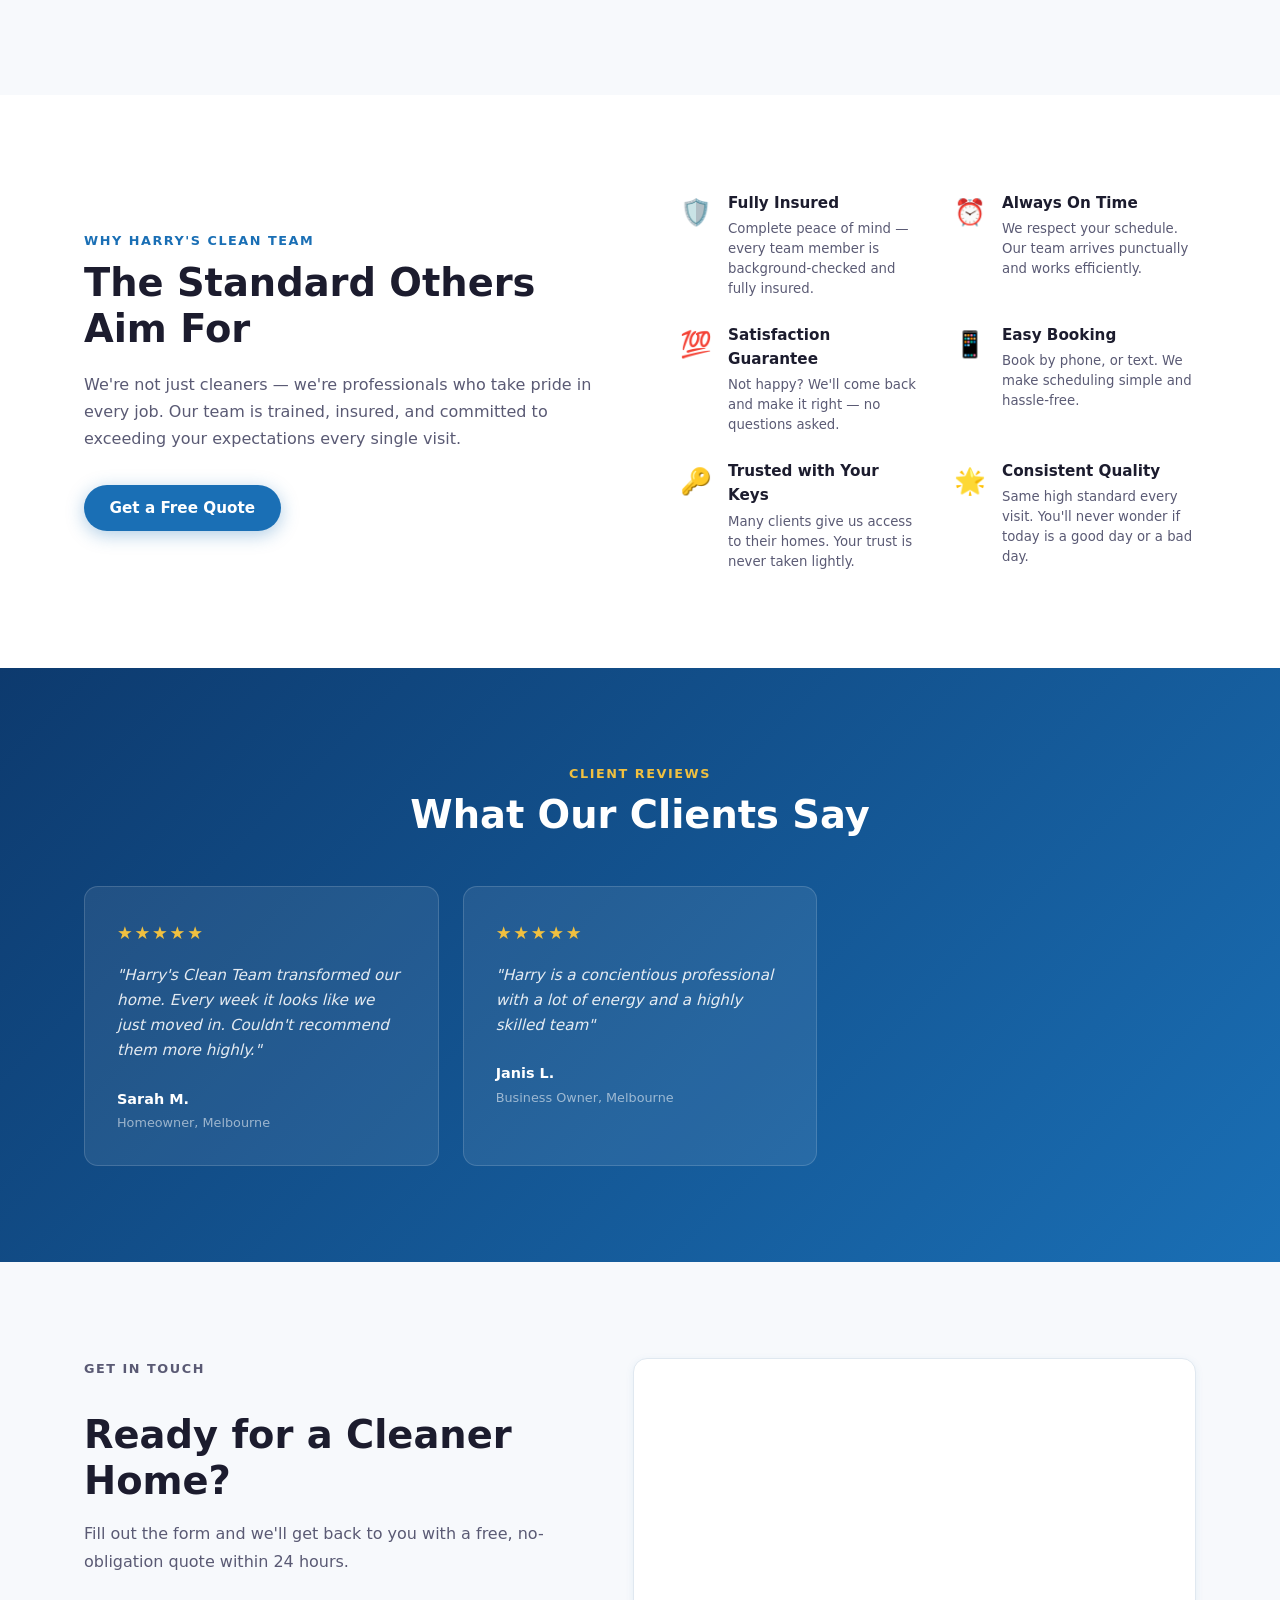
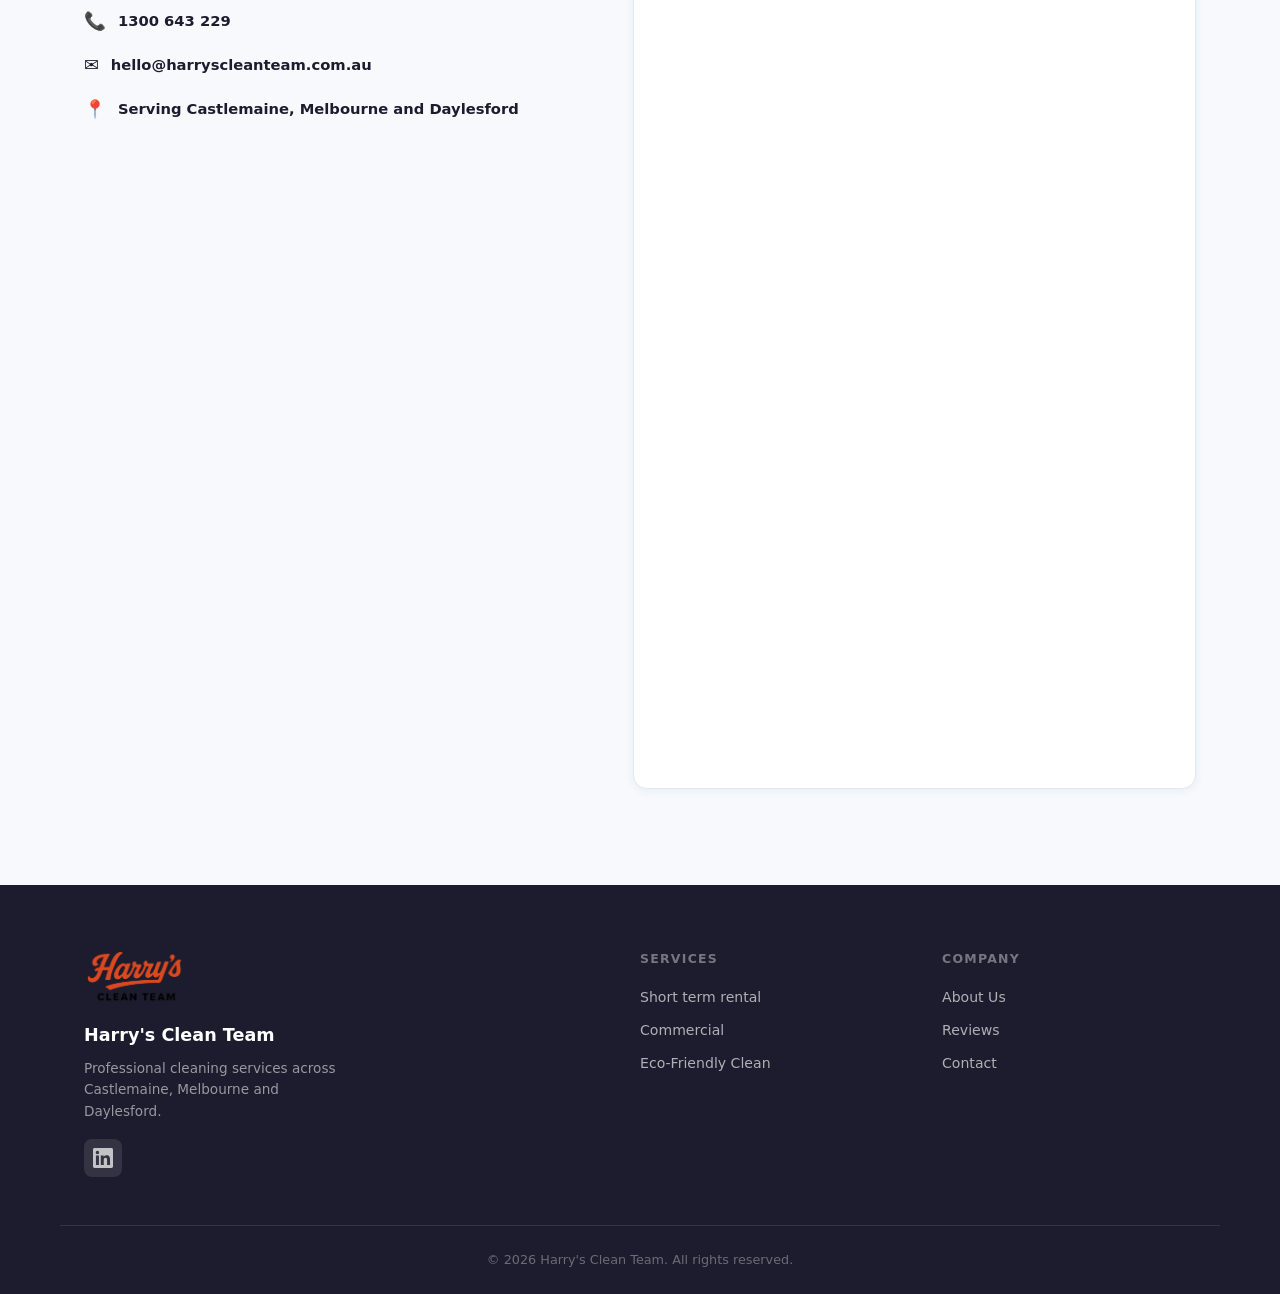
==== commit 13b2aa86: "Replace capsule CRM form with the Google forms one" ====
--- a/HCTwebsite/index.html
+++ b/HCTwebsite/index.html
@@ -226,46 +226,9 @@
             </div>
           </div>
         </div>
-        <form class="contact__form" id="contactForm" action="https://service.capsulecrm.com/service/newlead" method="post">
-          <input type="hidden" name="FORM_ID" value="YOUR_CAPSULE_FORM_KEY" />
-          <input type="hidden" name="COMPLETE_URL" value="https://harryscleanteam.com.au" />
-          <input type="hidden" name="NOTE" id="noteField" />
-          <div class="form-row">
-            <div class="form-group">
-              <label for="firstName">First Name</label>
-              <input type="text" id="firstName" name="FIRST_NAME" placeholder="Jane" required />
-            </div>
-            <div class="form-group">
-              <label for="lastName">Last Name</label>
-              <input type="text" id="lastName" name="LAST_NAME" placeholder="Smith" required />
-            </div>
-          </div>
-          <div class="form-row">
-            <div class="form-group">
-              <label for="phone">Phone Number</label>
-              <input type="tel" id="phone" name="PHONE" placeholder="04XX XXX XXX" />
-            </div>
-            <div class="form-group">
-              <label for="email">Email Address</label>
-              <input type="email" id="email" name="EMAIL" placeholder="jane@example.com" required />
-            </div>
-          </div>
-          <div class="form-group">
-            <label for="service">Service Needed</label>
-            <select id="service" name="service">
-              <option value="">Select a service…</option>
-              <option>Short term rental</option>
-              <option>Commercial Cleaning</option>
-              <option>Eco-Friendly Clean</option>
-            </select>
-          </div>
-          <div class="form-group">
-            <label for="message">Message</label>
-            <textarea id="message" name="message" rows="4" placeholder="Tell us about your space or any special requirements…"></textarea>
-          </div>
-          <button type="submit" class="btn btn--primary btn--full">Send My Request</button>
-          <p class="form-note">We'll respond within 24 hours. No spam, ever.</p>
-        </form>
+        <div class="contact__form">
+          <iframe src="https://docs.google.com/forms/d/e/1FAIpQLSeyYoo-ZfXO5W7LGJeeGZU2JWdxKHkUoiKNdxnixf1c65xkyg/viewform?embedded=true" width="640" height="949" frameborder="0" marginheight="0" marginwidth="0">Loading…</iframe>
+        </div>
       </div>
     </div>
   </section>
--- a/HCTwebsite/style.css
+++ b/HCTwebsite/style.css
@@ -711,6 +711,14 @@
 
 .form-group textarea { resize: vertical; min-height: 100px; }
 
+/* Responsive iframe inside contact form wrapper */
+.contact__form iframe {
+  display: block;
+  width: 100%;
+  max-width: 640px;
+  border: none;
+}
+
 .form-note {
   text-align: center;
   font-size: .78rem;
